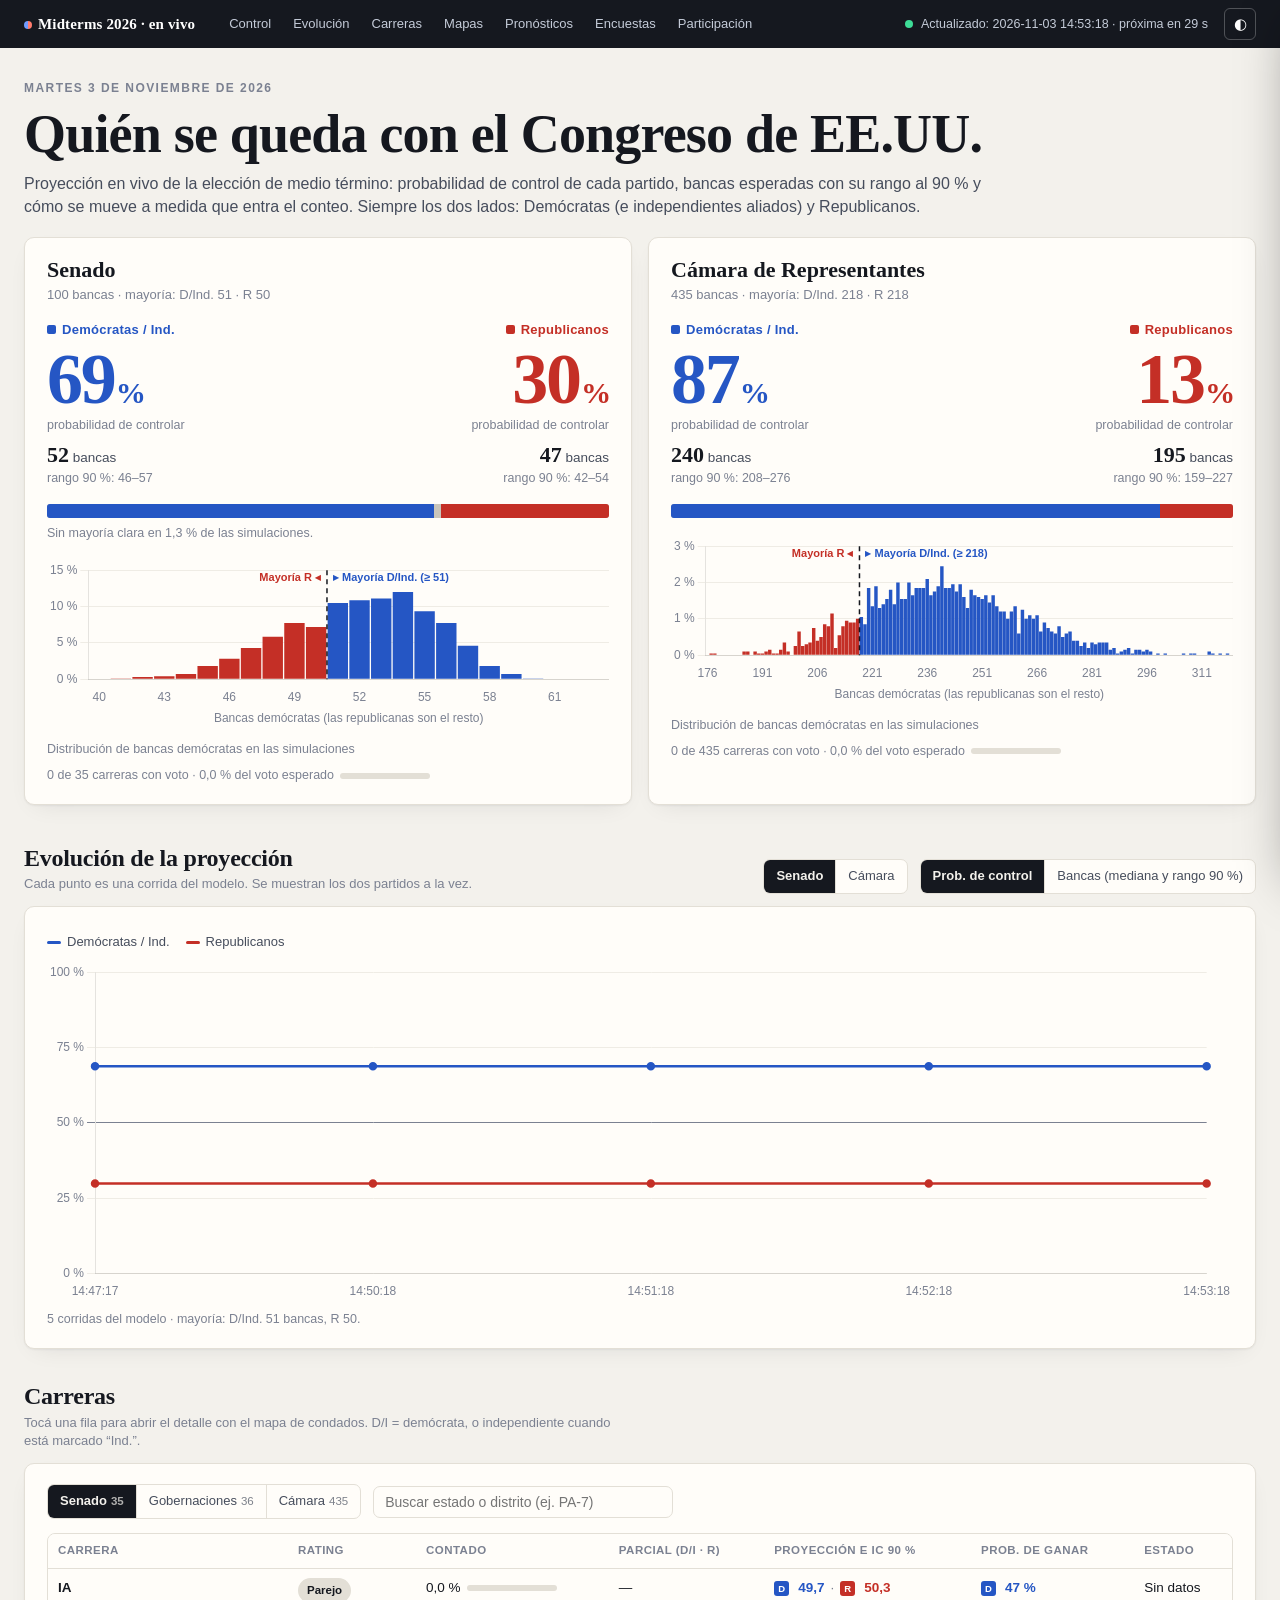
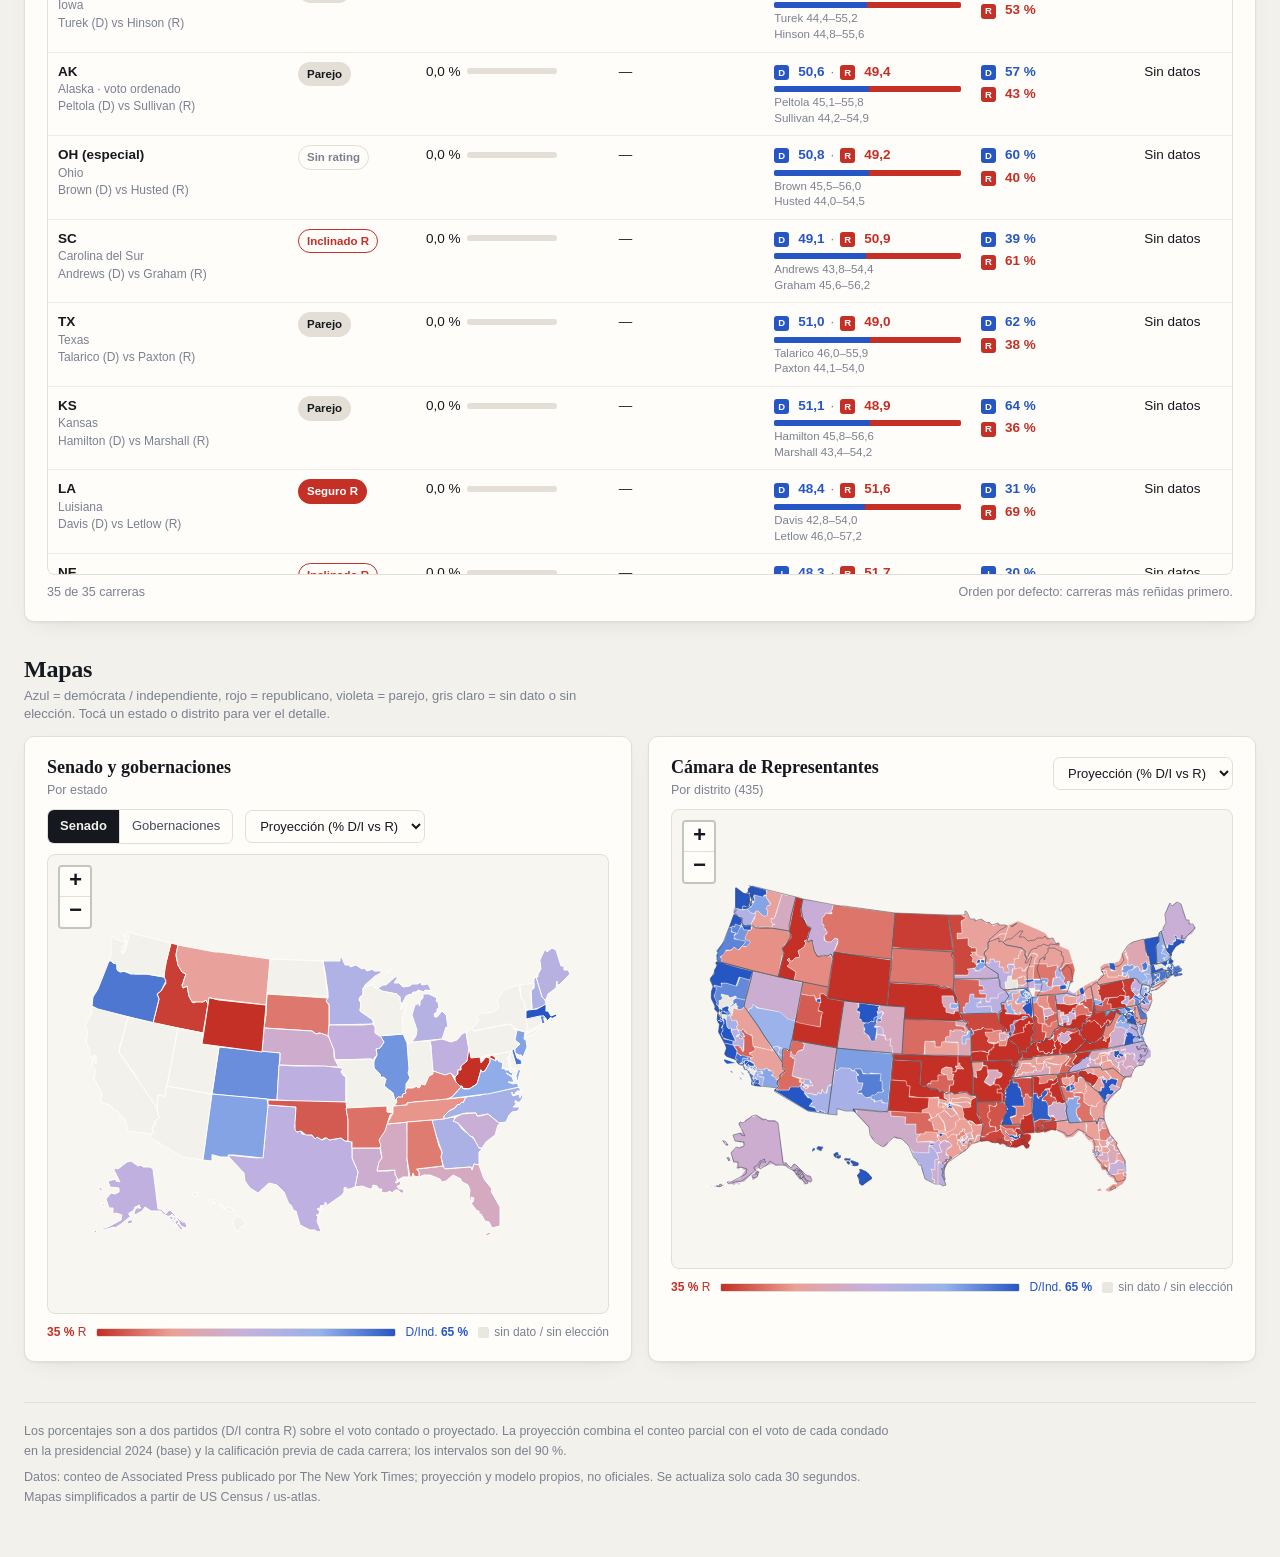
==== index.html @ 96fed000 "Datos previa con pestañas" ====
<!doctype html>
<html lang="es">
<head>
<meta charset="utf-8">
<meta name="viewport" content="width=device-width,initial-scale=1">
<title>Midterms 2026 en vivo</title>
<meta name="description" content="Proyección en vivo de las elecciones de medio término de EE.UU. 2026: Senado, Cámara de Representantes y gobernaciones.">
<link rel="stylesheet" href="lib/leaflet.css">
<link rel="stylesheet" href="style.css">
</head>
<body>
<header class="top">
  <div class="wrap">
    <div class="brand"><i></i>Midterms 2026 <span>· en vivo</span></div>
    <nav class="navl" aria-label="Secciones">
      <a href="#resumen">Control</a><a href="#evolucion">Evolución</a><a href="#carreras">Carreras</a><a href="#mapas">Mapas</a><a href="previa.html#pronosticos">Pronósticos</a><a href="previa.html#encuestas">Encuestas</a><a href="previa.html#participacion">Participación</a>
    </nav>
    <div class="live" id="live"><span class="dot"></span><span class="lt" id="liveTxt">Cargando…</span></div>
    <button class="ibtn" id="themeBtn" type="button" aria-label="Cambiar entre modo claro y oscuro" title="Modo claro / oscuro">◐</button>
  </div>
</header>

<main class="wrap">
  <section class="hero" id="resumen">
    <div class="kick">Martes 3 de noviembre de 2026</div>
    <h1>Quién se queda con el Congreso de EE.UU.</h1>
    <p class="sub">Proyección en vivo de la elección de medio término: probabilidad de control de cada partido, bancas esperadas con su rango al 90 % y cómo se mueve a medida que entra el conteo. Siempre los dos lados: Demócratas (e independientes aliados) y Republicanos.</p>
    <div class="srcnote" id="srcnote"></div>
    <div class="errbox" id="errbox" role="alert"></div>
    <div class="chambers" id="chambers"></div>
  </section>

  <section class="block" id="evolucion">
    <div class="head">
      <div><h2>Evolución de la proyección</h2><p class="hint">Cada punto es una corrida del modelo. Se muestran los dos partidos a la vez.</p></div>
      <div class="ctl">
        <div class="seg" id="evoCh" role="group" aria-label="Cámara"><button type="button" data-v="S" class="on">Senado</button><button type="button" data-v="H">Cámara</button></div>
        <div class="seg" id="evoMet" role="group" aria-label="Métrica"><button type="button" data-v="p" class="on">Prob. de control</button><button type="button" data-v="s">Bancas (mediana y rango 90 %)</button></div>
      </div>
    </div>
    <div class="card">
      <div class="leg"><span><i style="background:var(--d)"></i>Demócratas / Ind.</span><span><i style="background:var(--r)"></i>Republicanos</span></div>
      <div class="evo"><canvas id="evoCanvas" role="img" aria-label="Evolución de la probabilidad de control y de las bancas"></canvas></div>
      <p class="note" id="evoNote"></p>
    </div>
  </section>

  <section class="block" id="carreras">
    <div class="head">
      <div><h2>Carreras</h2><p class="hint">Tocá una fila para abrir el detalle con el mapa de condados. D/I = demócrata, o independiente cuando está marcado “Ind.”.</p></div>
    </div>
    <div class="card">
      <div class="ctl">
        <div class="seg" id="tabOff" role="group" aria-label="Tipo de carrera"></div>
        <input class="sbox" id="q" type="search" placeholder="Buscar estado o distrito (ej. PA-7)" aria-label="Buscar carrera" autocomplete="off">
        <label class="chk" id="allWrap"><input type="checkbox" id="allH"> Mostrar las 435</label>
      </div>
      <div class="tw"><div class="scroller" id="tscroll"><table class="rt" id="rt"></table></div></div>
      <div class="tmeta"><span id="tcount"></span><span>Orden por defecto: carreras más reñidas primero.</span></div>
    </div>
  </section>

  <section class="block" id="mapas">
    <div class="head">
      <div><h2>Mapas</h2><p class="hint">Azul = demócrata / independiente, rojo = republicano, violeta = parejo, gris claro = sin dato o sin elección. Tocá un estado o distrito para ver el detalle.</p></div>
    </div>
    <div class="maps">
      <div class="card">
        <div class="mh">
          <div><h3>Senado y gobernaciones</h3><p>Por estado</p></div>
          <div class="ctl">
            <div class="seg" id="m1off" role="group" aria-label="Cargo"><button type="button" data-v="S" class="on">Senado</button><button type="button" data-v="G">Gobernaciones</button></div>
            <select class="sel" id="m1met" aria-label="Qué colorear"></select>
          </div>
        </div>
        <div class="map" id="map1"></div>
        <div class="lg" id="lg1"></div>
      </div>
      <div class="card">
        <div class="mh">
          <div><h3>Cámara de Representantes</h3><p>Por distrito (435)</p></div>
          <div class="ctl"><select class="sel" id="m2met" aria-label="Qué colorear"></select></div>
        </div>
        <div class="map" id="map2"></div>
        <div class="lg" id="lg2"></div>
      </div>
    </div>
  </section>

  <footer class="foot">
    <p>Los porcentajes son a dos partidos (D/I contra R) sobre el voto contado o proyectado. La proyección combina el conteo parcial con el voto de cada condado en la presidencial 2024 (base) y la calificación previa de cada carrera; los intervalos son del 90 %.</p>
    <p>Datos: conteo de Associated Press publicado por The New York Times; proyección y modelo propios, no oficiales. Se actualiza solo cada 30 segundos. Mapas simplificados a partir de US Census / us-atlas.</p>
  </footer>
</main>

<div class="scrim" id="scrim"></div>
<aside class="drawer" id="drawer" aria-hidden="true" aria-label="Detalle de la carrera">
  <div class="dh"><div><h2 id="dTitle"></h2><div class="m" id="dMeta"></div></div><button class="xbtn" id="dClose" type="button" aria-label="Cerrar">✕</button></div>
  <div class="db">
    <div class="cmp" id="dCmp"></div>
    <div class="head" style="margin:18px 0 10px"><div class="seg" id="dMode" role="group" aria-label="Qué mostrar en el mapa"></div></div>
    <div class="map dmap" id="dmap"></div>
    <div class="lg" id="dLg"></div>
    <p class="note" id="dNote"></p>
    <div class="utab" id="dUnits"></div>
  </div>
</aside>

<script src="lib/leaflet.js"></script>
<script src="lib/chart.umd.js"></script>
<script src="app.js"></script>
</body>
</html>
---- lib/leaflet.css ----
/* required styles */

.leaflet-pane,
.leaflet-tile,
.leaflet-marker-icon,
.leaflet-marker-shadow,
.leaflet-tile-container,
.leaflet-pane > svg,
.leaflet-pane > canvas,
.leaflet-zoom-box,
.leaflet-image-layer,
.leaflet-layer {
	position: absolute;
	left: 0;
	top: 0;
	}
.leaflet-container {
	overflow: hidden;
	}
.leaflet-tile,
.leaflet-marker-icon,
.leaflet-marker-shadow {
	-webkit-user-select: none;
	   -moz-user-select: none;
	        user-select: none;
	  -webkit-user-drag: none;
	}
/* Prevents IE11 from highlighting tiles in blue */
.leaflet-tile::selection {
	background: transparent;
}
/* Safari renders non-retina tile on retina better with this, but Chrome is worse */
.leaflet-safari .leaflet-tile {
	image-rendering: -webkit-optimize-contrast;
	}
/* hack that prevents hw layers "stretching" when loading new tiles */
.leaflet-safari .leaflet-tile-container {
	width: 1600px;
	height: 1600px;
	-webkit-transform-origin: 0 0;
	}
.leaflet-marker-icon,
.leaflet-marker-shadow {
	display: block;
	}
/* .leaflet-container svg: reset svg max-width decleration shipped in Joomla! (joomla.org) 3.x */
/* .leaflet-container img: map is broken in FF if you have max-width: 100% on tiles */
.leaflet-container .leaflet-overlay-pane svg {
	max-width: none !important;
	max-height: none !important;
	}
.leaflet-container .leaflet-marker-pane img,
.leaflet-container .leaflet-shadow-pane img,
.leaflet-container .leaflet-tile-pane img,
.leaflet-container img.leaflet-image-layer,
.leaflet-container .leaflet-tile {
	max-width: none !important;
	max-height: none !important;
	width: auto;
	padding: 0;
	}

.leaflet-container img.leaflet-tile {
	/* See: https://bugs.chromium.org/p/chromium/issues/detail?id=600120 */
	mix-blend-mode: plus-lighter;
}

.leaflet-container.leaflet-touch-zoom {
	-ms-touch-action: pan-x pan-y;
	touch-action: pan-x pan-y;
	}
.leaflet-container.leaflet-touch-drag {
	-ms-touch-action: pinch-zoom;
	/* Fallback for FF which doesn't support pinch-zoom */
	touch-action: none;
	touch-action: pinch-zoom;
}
.leaflet-container.leaflet-touch-drag.leaflet-touch-zoom {
	-ms-touch-action: none;
	touch-action: none;
}
.leaflet-container {
	-webkit-tap-highlight-color: transparent;
}
.leaflet-container a {
	-webkit-tap-highlight-color: rgba(51, 181, 229, 0.4);
}
.leaflet-tile {
	filter: inherit;
	visibility: hidden;
	}
.leaflet-tile-loaded {
	visibility: inherit;
	}
.leaflet-zoom-box {
	width: 0;
	height: 0;
	-moz-box-sizing: border-box;
	     box-sizing: border-box;
	z-index: 800;
	}
/* workaround for https://bugzilla.mozilla.org/show_bug.cgi?id=888319 */
.leaflet-overlay-pane svg {
	-moz-user-select: none;
	}

.leaflet-pane         { z-index: 400; }

.leaflet-tile-pane    { z-index: 200; }
.leaflet-overlay-pane { z-index: 400; }
.leaflet-shadow-pane  { z-index: 500; }
.leaflet-marker-pane  { z-index: 600; }
.leaflet-tooltip-pane   { z-index: 650; }
.leaflet-popup-pane   { z-index: 700; }

.leaflet-map-pane canvas { z-index: 100; }
.leaflet-map-pane svg    { z-index: 200; }

.leaflet-vml-shape {
	width: 1px;
	height: 1px;
	}
.lvml {
	behavior: url(#default#VML);
	display: inline-block;
	position: absolute;
	}


/* control positioning */

.leaflet-control {
	position: relative;
	z-index: 800;
	pointer-events: visiblePainted; /* IE 9-10 doesn't have auto */
	pointer-events: auto;
	}
.leaflet-top,
.leaflet-bottom {
	position: absolute;
	z-index: 1000;
	pointer-events: none;
	}
.leaflet-top {
	top: 0;
	}
.leaflet-right {
	right: 0;
	}
.leaflet-bottom {
	bottom: 0;
	}
.leaflet-left {
	left: 0;
	}
.leaflet-control {
	float: left;
	clear: both;
	}
.leaflet-right .leaflet-control {
	float: right;
	}
.leaflet-top .leaflet-control {
	margin-top: 10px;
	}
.leaflet-bottom .leaflet-control {
	margin-bottom: 10px;
	}
.leaflet-left .leaflet-control {
	margin-left: 10px;
	}
.leaflet-right .leaflet-control {
	margin-right: 10px;
	}


/* zoom and fade animations */

.leaflet-fade-anim .leaflet-popup {
	opacity: 0;
	-webkit-transition: opacity 0.2s linear;
	   -moz-transition: opacity 0.2s linear;
	        transition: opacity 0.2s linear;
	}
.leaflet-fade-anim .leaflet-map-pane .leaflet-popup {
	opacity: 1;
	}
.leaflet-zoom-animated {
	-webkit-transform-origin: 0 0;
	    -ms-transform-origin: 0 0;
	        transform-origin: 0 0;
	}
svg.leaflet-zoom-animated {
	will-change: transform;
}

.leaflet-zoom-anim .leaflet-zoom-animated {
	-webkit-transition: -webkit-transform 0.25s cubic-bezier(0,0,0.25,1);
	   -moz-transition:    -moz-transform 0.25s cubic-bezier(0,0,0.25,1);
	        transition:         transform 0.25s cubic-bezier(0,0,0.25,1);
	}
.leaflet-zoom-anim .leaflet-tile,
.leaflet-pan-anim .leaflet-tile {
	-webkit-transition: none;
	   -moz-transition: none;
	        transition: none;
	}

.leaflet-zoom-anim .leaflet-zoom-hide {
	visibility: hidden;
	}


/* cursors */

.leaflet-interactive {
	cursor: pointer;
	}
.leaflet-grab {
	cursor: -webkit-grab;
	cursor:    -moz-grab;
	cursor:         grab;
	}
.leaflet-crosshair,
.leaflet-crosshair .leaflet-interactive {
	cursor: crosshair;
	}
.leaflet-popup-pane,
.leaflet-control {
	cursor: auto;
	}
.leaflet-dragging .leaflet-grab,
.leaflet-dragging .leaflet-grab .leaflet-interactive,
.leaflet-dragging .leaflet-marker-draggable {
	cursor: move;
	cursor: -webkit-grabbing;
	cursor:    -moz-grabbing;
	cursor:         grabbing;
	}

/* marker & overlays interactivity */
.leaflet-marker-icon,
.leaflet-marker-shadow,
.leaflet-image-layer,
.leaflet-pane > svg path,
.leaflet-tile-container {
	pointer-events: none;
	}

.leaflet-marker-icon.leaflet-interactive,
.leaflet-image-layer.leaflet-interactive,
.leaflet-pane > svg path.leaflet-interactive,
svg.leaflet-image-layer.leaflet-interactive path {
	pointer-events: visiblePainted; /* IE 9-10 doesn't have auto */
	pointer-events: auto;
	}

/* visual tweaks */

.leaflet-container {
	background: #ddd;
	outline-offset: 1px;
	}
.leaflet-container a {
	color: #0078A8;
	}
.leaflet-zoom-box {
	border: 2px dotted #38f;
	background: rgba(255,255,255,0.5);
	}


/* general typography */
.leaflet-container {
	font-family: "Helvetica Neue", Arial, Helvetica, sans-serif;
	font-size: 12px;
	font-size: 0.75rem;
	line-height: 1.5;
	}


/* general toolbar styles */

.leaflet-bar {
	box-shadow: 0 1px 5px rgba(0,0,0,0.65);
	border-radius: 4px;
	}
.leaflet-bar a {
	background-color: #fff;
	border-bottom: 1px solid #ccc;
	width: 26px;
	height: 26px;
	line-height: 26px;
	display: block;
	text-align: center;
	text-decoration: none;
	color: black;
	}
.leaflet-bar a,
.leaflet-control-layers-toggle {
	background-position: 50% 50%;
	background-repeat: no-repeat;
	display: block;
	}
.leaflet-bar a:hover,
.leaflet-bar a:focus {
	background-color: #f4f4f4;
	}
.leaflet-bar a:first-child {
	border-top-left-radius: 4px;
	border-top-right-radius: 4px;
	}
.leaflet-bar a:last-child {
	border-bottom-left-radius: 4px;
	border-bottom-right-radius: 4px;
	border-bottom: none;
	}
.leaflet-bar a.leaflet-disabled {
	cursor: default;
	background-color: #f4f4f4;
	color: #bbb;
	}

.leaflet-touch .leaflet-bar a {
	width: 30px;
	height: 30px;
	line-height: 30px;
	}
.leaflet-touch .leaflet-bar a:first-child {
	border-top-left-radius: 2px;
	border-top-right-radius: 2px;
	}
.leaflet-touch .leaflet-bar a:last-child {
	border-bottom-left-radius: 2px;
	border-bottom-right-radius: 2px;
	}

/* zoom control */

.leaflet-control-zoom-in,
.leaflet-control-zoom-out {
	font: bold 18px 'Lucida Console', Monaco, monospace;
	text-indent: 1px;
	}

.leaflet-touch .leaflet-control-zoom-in, .leaflet-touch .leaflet-control-zoom-out  {
	font-size: 22px;
	}


/* layers control */

.leaflet-control-layers {
	box-shadow: 0 1px 5px rgba(0,0,0,0.4);
	background: #fff;
	border-radius: 5px;
	}
.leaflet-control-layers-toggle {
	background-image: url(images/layers.png);
	width: 36px;
	height: 36px;
	}
.leaflet-retina .leaflet-control-layers-toggle {
	background-image: url(images/layers-2x.png);
	background-size: 26px 26px;
	}
.leaflet-touch .leaflet-control-layers-toggle {
	width: 44px;
	height: 44px;
	}
.leaflet-control-layers .leaflet-control-layers-list,
.leaflet-control-layers-expanded .leaflet-control-layers-toggle {
	display: none;
	}
.leaflet-control-layers-expanded .leaflet-control-layers-list {
	display: block;
	position: relative;
	}
.leaflet-control-layers-expanded {
	padding: 6px 10px 6px 6px;
	color: #333;
	background: #fff;
	}
.leaflet-control-layers-scrollbar {
	overflow-y: scroll;
	overflow-x: hidden;
	padding-right: 5px;
	}
.leaflet-control-layers-selector {
	margin-top: 2px;
	position: relative;
	top: 1px;
	}
.leaflet-control-layers label {
	display: block;
	font-size: 13px;
	font-size: 1.08333em;
	}
.leaflet-control-layers-separator {
	height: 0;
	border-top: 1px solid #ddd;
	margin: 5px -10px 5px -6px;
	}

/* Default icon URLs */
.leaflet-default-icon-path { /* used only in path-guessing heuristic, see L.Icon.Default */
	background-image: url(images/marker-icon.png);
	}


/* attribution and scale controls */

.leaflet-container .leaflet-control-attribution {
	background: #fff;
	background: rgba(255, 255, 255, 0.8);
	margin: 0;
	}
.leaflet-control-attribution,
.leaflet-control-scale-line {
	padding: 0 5px;
	color: #333;
	line-height: 1.4;
	}
.leaflet-control-attribution a {
	text-decoration: none;
	}
.leaflet-control-attribution a:hover,
.leaflet-control-attribution a:focus {
	text-decoration: underline;
	}
.leaflet-attribution-flag {
	display: inline !important;
	vertical-align: baseline !important;
	width: 1em;
	height: 0.6669em;
	}
.leaflet-left .leaflet-control-scale {
	margin-left: 5px;
	}
.leaflet-bottom .leaflet-control-scale {
	margin-bottom: 5px;
	}
.leaflet-control-scale-line {
	border: 2px solid #777;
	border-top: none;
	line-height: 1.1;
	padding: 2px 5px 1px;
	white-space: nowrap;
	-moz-box-sizing: border-box;
	     box-sizing: border-box;
	background: rgba(255, 255, 255, 0.8);
	text-shadow: 1px 1px #fff;
	}
.leaflet-control-scale-line:not(:first-child) {
	border-top: 2px solid #777;
	border-bottom: none;
	margin-top: -2px;
	}
.leaflet-control-scale-line:not(:first-child):not(:last-child) {
	border-bottom: 2px solid #777;
	}

.leaflet-touch .leaflet-control-attribution,
.leaflet-touch .leaflet-control-layers,
.leaflet-touch .leaflet-bar {
	box-shadow: none;
	}
.leaflet-touch .leaflet-control-layers,
.leaflet-touch .leaflet-bar {
	border: 2px solid rgba(0,0,0,0.2);
	background-clip: padding-box;
	}


/* popup */

.leaflet-popup {
	position: absolute;
	text-align: center;
	margin-bottom: 20px;
	}
.leaflet-popup-content-wrapper {
	padding: 1px;
	text-align: left;
	border-radius: 12px;
	}
.leaflet-popup-content {
	margin: 13px 24px 13px 20px;
	line-height: 1.3;
	font-size: 13px;
	font-size: 1.08333em;
	min-height: 1px;
	}
.leaflet-popup-content p {
	margin: 17px 0;
	margin: 1.3em 0;
	}
.leaflet-popup-tip-container {
	width: 40px;
	height: 20px;
	position: absolute;
	left: 50%;
	margin-top: -1px;
	margin-left: -20px;
	overflow: hidden;
	pointer-events: none;
	}
.leaflet-popup-tip {
	width: 17px;
	height: 17px;
	padding: 1px;

	margin: -10px auto 0;
	pointer-events: auto;

	-webkit-transform: rotate(45deg);
	   -moz-transform: rotate(45deg);
	    -ms-transform: rotate(45deg);
	        transform: rotate(45deg);
	}
.leaflet-popup-content-wrapper,
.leaflet-popup-tip {
	background: white;
	color: #333;
	box-shadow: 0 3px 14px rgba(0,0,0,0.4);
	}
.leaflet-container a.leaflet-popup-close-button {
	position: absolute;
	top: 0;
	right: 0;
	border: none;
	text-align: center;
	width: 24px;
	height: 24px;
	font: 16px/24px Tahoma, Verdana, sans-serif;
	color: #757575;
	text-decoration: none;
	background: transparent;
	}
.leaflet-container a.leaflet-popup-close-button:hover,
.leaflet-container a.leaflet-popup-close-button:focus {
	color: #585858;
	}
.leaflet-popup-scrolled {
	overflow: auto;
	}

.leaflet-oldie .leaflet-popup-content-wrapper {
	-ms-zoom: 1;
	}
.leaflet-oldie .leaflet-popup-tip {
	width: 24px;
	margin: 0 auto;

	-ms-filter: "progid:DXImageTransform.Microsoft.Matrix(M11=0.70710678, M12=0.70710678, M21=-0.70710678, M22=0.70710678)";
	filter: progid:DXImageTransform.Microsoft.Matrix(M11=0.70710678, M12=0.70710678, M21=-0.70710678, M22=0.70710678);
	}

.leaflet-oldie .leaflet-control-zoom,
.leaflet-oldie .leaflet-control-layers,
.leaflet-oldie .leaflet-popup-content-wrapper,
.leaflet-oldie .leaflet-popup-tip {
	border: 1px solid #999;
	}


/* div icon */

.leaflet-div-icon {
	background: #fff;
	border: 1px solid #666;
	}


/* Tooltip */
/* Base styles for the element that has a tooltip */
.leaflet-tooltip {
	position: absolute;
	padding: 6px;
	background-color: #fff;
	border: 1px solid #fff;
	border-radius: 3px;
	color: #222;
	white-space: nowrap;
	-webkit-user-select: none;
	-moz-user-select: none;
	-ms-user-select: none;
	user-select: none;
	pointer-events: none;
	box-shadow: 0 1px 3px rgba(0,0,0,0.4);
	}
.leaflet-tooltip.leaflet-interactive {
	cursor: pointer;
	pointer-events: auto;
	}
.leaflet-tooltip-top:before,
.leaflet-tooltip-bottom:before,
.leaflet-tooltip-left:before,
.leaflet-tooltip-right:before {
	position: absolute;
	pointer-events: none;
	border: 6px solid transparent;
	background: transparent;
	content: "";
	}

/* Directions */

.leaflet-tooltip-bottom {
	margin-top: 6px;
}
.leaflet-tooltip-top {
	margin-top: -6px;
}
.leaflet-tooltip-bottom:before,
.leaflet-tooltip-top:before {
	left: 50%;
	margin-left: -6px;
	}
.leaflet-tooltip-top:before {
	bottom: 0;
	margin-bottom: -12px;
	border-top-color: #fff;
	}
.leaflet-tooltip-bottom:before {
	top: 0;
	margin-top: -12px;
	margin-left: -6px;
	border-bottom-color: #fff;
	}
.leaflet-tooltip-left {
	margin-left: -6px;
}
.leaflet-tooltip-right {
	margin-left: 6px;
}
.leaflet-tooltip-left:before,
.leaflet-tooltip-right:before {
	top: 50%;
	margin-top: -6px;
	}
.leaflet-tooltip-left:before {
	right: 0;
	margin-right: -12px;
	border-left-color: #fff;
	}
.leaflet-tooltip-right:before {
	left: 0;
	margin-left: -12px;
	border-right-color: #fff;
	}

/* Printing */

@media print {
	/* Prevent printers from removing background-images of controls. */
	.leaflet-control {
		-webkit-print-color-adjust: exact;
		print-color-adjust: exact;
		}
	}
---- style.css ----
/* Midterms 2026 — tablero en vivo. Papel cálido + tinta; azul (D/Ind.) y rojo (R) como únicos colores de datos. */
:root{
  --bg:#f3f1ec;--card:#fffdf9;--ink:#15181f;--ink2:#464d5c;--mut:#7b8191;--line:#e3dfd6;--line2:#efece5;
  --d:#2556c4;--d-soft:#e4ebfa;--r:#c42f26;--r-soft:#fae6e3;--neutral:#ece8e0;
  --grey:#c9c5bb;--accent:#15181f;--live:#17915a;--warn:#c98a0b;--bad:#c42f26;
  --map-bg:#f8f6f1;--shadow:0 1px 2px rgba(20,24,31,.05),0 8px 24px -12px rgba(20,24,31,.12);
  --serif:"Iowan Old Style","Palatino Linotype",Palatino,Charter,"Book Antiqua",Georgia,serif;
  --sans:-apple-system,BlinkMacSystemFont,"Segoe UI",Roboto,"Helvetica Neue",Arial,sans-serif;
  color-scheme:light;
}
:root[data-theme="dark"]{
  --bg:#0f1218;--card:#171b23;--ink:#eceff5;--ink2:#b4bccb;--mut:#7f8799;--line:#272d39;--line2:#1f2430;
  --d:#6f9bff;--d-soft:#1b2744;--r:#ff7b6d;--r-soft:#3a1f1d;--neutral:#343a47;
  --grey:#3b4150;--accent:#eceff5;--live:#3ddc97;--warn:#e8b13a;--bad:#ff7b6d;
  --map-bg:#12161d;--shadow:0 1px 2px rgba(0,0,0,.4);color-scheme:dark;
}
@media(prefers-color-scheme:dark){
  :root:not([data-theme="light"]){
    --bg:#0f1218;--card:#171b23;--ink:#eceff5;--ink2:#b4bccb;--mut:#7f8799;--line:#272d39;--line2:#1f2430;
    --d:#6f9bff;--d-soft:#1b2744;--r:#ff7b6d;--r-soft:#3a1f1d;--neutral:#343a47;
    --grey:#3b4150;--accent:#eceff5;--live:#3ddc97;--warn:#e8b13a;--bad:#ff7b6d;
    --map-bg:#12161d;--shadow:0 1px 2px rgba(0,0,0,.4);color-scheme:dark;
  }
}
*{box-sizing:border-box}
html{-webkit-text-size-adjust:100%;scroll-behavior:smooth;scroll-padding-top:56px}
body{margin:0;background:var(--bg);color:var(--ink);font:15px/1.45 var(--sans);overflow-x:hidden}
button{font:inherit;color:inherit}
.wrap{max-width:1360px;margin:0 auto;padding:0 24px}
@media(max-width:700px){.wrap{padding:0 16px}}
.num,.tab-num{font-variant-numeric:tabular-nums lining-nums}
.d{color:var(--d)}.r{color:var(--r)}
a{color:inherit}

/* barra superior */
.top{background:var(--ink);color:var(--bg);position:sticky;top:0;z-index:50}
:root[data-theme="dark"] .top{background:#0a0c10;border-bottom:1px solid var(--line)}
@media(prefers-color-scheme:dark){:root:not([data-theme="light"]) .top{background:#0a0c10;border-bottom:1px solid var(--line)}}
.top .wrap{display:flex;align-items:center;gap:16px;min-height:48px}
.brand{font:700 15px/1 var(--serif);letter-spacing:.01em;white-space:nowrap;color:#fff}
.brand i{font-style:normal;display:inline-block;width:8px;height:8px;border-radius:50%;margin-right:6px;background:linear-gradient(90deg,#6f9bff 50%,#ff7b6d 50%)}
.navl{display:flex;gap:2px;margin-left:8px;flex:1;min-width:0;overflow-x:auto;scrollbar-width:none}
.navl a{color:#c4cbd8;text-decoration:none;font-size:13px;padding:6px 10px;border-radius:5px;white-space:nowrap}
.navl a:hover{background:rgba(255,255,255,.1);color:#fff}
.live{display:flex;align-items:center;gap:8px;font-size:12.5px;color:#c4cbd8;white-space:nowrap}
.dot{width:8px;height:8px;border-radius:50%;background:#3ddc97;flex:none;box-shadow:0 0 0 0 rgba(61,220,151,.6);animation:pulse 2s infinite}
.live.err .dot{background:#ff7b6d;animation:none}
@keyframes pulse{70%{box-shadow:0 0 0 7px rgba(61,220,151,0)}100%{box-shadow:0 0 0 0 rgba(61,220,151,0)}}
@media(prefers-reduced-motion:reduce){.dot{animation:none}html{scroll-behavior:auto}}
.ibtn{background:transparent;border:1px solid rgba(255,255,255,.25);color:#fff;border-radius:6px;width:32px;height:32px;cursor:pointer;display:grid;place-items:center;flex:none}
.ibtn:hover{background:rgba(255,255,255,.12)}
@media(max-width:700px){.live .lt{display:none}.navl a{padding:6px 7px;font-size:12.5px}.brand span{display:none}.top .wrap{gap:8px}}

/* héroe */
.hero{padding:34px 0 6px}
.kick{font:600 12px/1 var(--sans);letter-spacing:.12em;text-transform:uppercase;color:var(--mut);margin-bottom:12px}
.hero h1{font:700 clamp(30px,4.6vw,54px)/1.04 var(--serif);letter-spacing:-.015em;margin:0 0 10px;max-width:20em}
.hero .sub{color:var(--ink2);font-size:16px;margin:0 0 6px;max-width:62em}
.srcnote{display:inline-block;margin-top:10px;font-size:12.5px;padding:5px 10px;border-radius:4px;background:var(--r-soft);color:var(--r);font-weight:600}
.srcnote:empty{display:none}
.errbox{margin:14px 0;padding:12px 14px;border-radius:6px;background:var(--r-soft);color:var(--ink);border-left:4px solid var(--r);font-size:14px}
.errbox:empty{display:none}

/* tarjetas */
.card{min-width:0;background:var(--card);border:1px solid var(--line);border-radius:10px;padding:20px 22px;box-shadow:var(--shadow)}
@media(max-width:700px){.card{padding:16px}}
section.block{margin-top:20px}
.head{display:flex;justify-content:space-between;align-items:flex-end;flex-wrap:wrap;gap:10px 16px;margin:34px 0 12px}
.head h2{font:700 24px/1.1 var(--serif);margin:0;letter-spacing:-.01em}
.head .hint{color:var(--mut);font-size:13px;margin:4px 0 0;max-width:46em}
.chambers{display:grid;grid-template-columns:repeat(2,minmax(0,1fr));gap:16px;margin-top:18px}
@media(max-width:900px){.chambers{grid-template-columns:minmax(0,1fr)}}
.ch h2{font:700 22px/1.1 var(--serif);margin:0}
.ch .need{color:var(--mut);font-size:13px;margin:4px 0 16px}
.duo{display:grid;grid-template-columns:1fr 1fr;gap:12px}
.duo .side.rr{text-align:right}
.pname{font-size:13px;font-weight:600;letter-spacing:.02em;display:flex;align-items:center;gap:6px}
.duo .side.rr .pname{justify-content:flex-end}
.pname::before{content:"";width:9px;height:9px;border-radius:2px;background:currentColor}
.big{font:700 clamp(44px,6.2vw,72px)/.95 var(--serif);letter-spacing:-.03em;font-variant-numeric:lining-nums tabular-nums;margin:6px 0 2px}
.big small{font-size:.42em;font-weight:600;margin-left:1px}
.sub2{font-size:12.5px;color:var(--mut)}
.med{margin-top:10px;font-size:13.5px;color:var(--ink2)}
.med b{font:700 22px/1 var(--serif);color:var(--ink)}
.med span{display:block;font-size:12.5px;color:var(--mut);margin-top:2px}
.pbar{display:flex;height:14px;border-radius:3px;overflow:hidden;margin:16px 0 0;background:var(--grey)}
.pbar i{display:block;height:100%}
.pbar .bd{background:var(--d)}.pbar .br{background:var(--r)}
.pbar .bm{width:2px;background:var(--card)}
.hist{position:relative;height:170px;margin-top:18px}
.chnote{font-size:12.5px;color:var(--mut);margin-top:10px;display:flex;gap:8px 16px;flex-wrap:wrap;justify-content:space-between}
.prog{height:6px;background:var(--line);border-radius:3px;overflow:hidden;min-width:90px;display:inline-block;vertical-align:middle;margin-left:6px;width:90px}
.prog i{display:block;height:100%;background:var(--ink2)}

/* segmentados y controles */
.seg{display:inline-flex;border:1px solid var(--line);border-radius:7px;overflow:hidden;background:var(--card);max-width:100%;flex-wrap:wrap}
.seg button{border:0;background:transparent;padding:7px 12px;font-size:13px;cursor:pointer;color:var(--ink2);border-right:1px solid var(--line)}
.seg button:last-child{border-right:0}
.seg button[aria-pressed="true"],.seg button.on{background:var(--ink);color:var(--bg);font-weight:600}
.seg button:hover:not(.on){background:var(--line2)}
.seg .cnt{font-size:11.5px;opacity:.7;margin-left:4px}
.ctl{display:flex;flex-wrap:wrap;gap:10px 12px;align-items:center}
.sbox{flex:1;min-width:150px;max-width:300px;border:1px solid var(--line);background:var(--card);color:var(--ink);border-radius:7px;padding:7px 11px;font-size:14px}
.sbox:focus,button:focus-visible,a:focus-visible{outline:2px solid var(--d);outline-offset:1px}
.chk{font-size:13px;color:var(--ink2);display:inline-flex;gap:6px;align-items:center;cursor:pointer}
select.sel{border:1px solid var(--line);background:var(--card);color:var(--ink);border-radius:7px;padding:7px 10px;font-size:13px}

/* gráfico de evolución */
.evo{position:relative;height:340px}
@media(max-width:700px){.evo{height:280px}}
.leg{display:flex;gap:16px;font-size:13px;color:var(--ink2);margin:6px 0 10px;flex-wrap:wrap}
.leg i{display:inline-block;width:14px;height:3px;border-radius:2px;vertical-align:middle;margin-right:6px}

/* tablas */
.tw{margin-top:14px;border:1px solid var(--line);border-radius:8px;overflow:hidden}
table.rt{border-collapse:collapse;width:100%;font-size:13.5px}
.rt th{position:sticky;top:0;background:var(--card);text-align:left;font:600 11.5px/1.2 var(--sans);letter-spacing:.04em;text-transform:uppercase;color:var(--mut);padding:10px 10px;border-bottom:1px solid var(--line);white-space:nowrap;vertical-align:bottom}
.rt th button{all:unset;cursor:pointer;display:inline-flex;gap:4px;align-items:center}
.rt th button:hover{color:var(--ink)}
.rt th button:focus-visible{outline:2px solid var(--d)}
.rt th[aria-sort="ascending"] button::after{content:"▲";font-size:9px}
.rt th[aria-sort="descending"] button::after{content:"▼";font-size:9px}
.rt th[aria-sort]{color:var(--ink)}
.rt td{padding:9px 10px;border-bottom:1px solid var(--line2);vertical-align:top}
.rt tbody tr{cursor:pointer}
.rt tbody tr:hover,.rt tbody tr:focus-visible{background:var(--line2)}
.rt tbody tr.sel{background:var(--d-soft)}
.rt tr:last-child td{border-bottom:0}
.scroller{max-height:640px;overflow:auto}
.rn{font-weight:600;white-space:nowrap}
.rn small{display:block;font-weight:400;color:var(--mut);font-size:12px}
.pair{display:flex;align-items:baseline;gap:6px;white-space:nowrap;font-variant-numeric:tabular-nums}
.pair b{font-weight:600}
.pair .sp{color:var(--mut)}
.tg{display:inline-grid;place-items:center;width:15px;height:15px;border-radius:3px;font:700 9.5px/1 var(--sans);color:#fff;font-style:normal;margin-right:3px;vertical-align:1px}
.tg.d{background:var(--d)}.tg.r{background:var(--r)}
:root[data-theme="dark"] .tg{color:#0f1218}
@media(prefers-color-scheme:dark){:root:not([data-theme="light"]) .tg{color:#0f1218}}
.cil{font-size:11.5px;color:var(--mut);font-variant-numeric:tabular-nums;margin-top:3px;line-height:1.35;white-space:nowrap}
.cil span{display:block}
.sbar{display:flex;height:6px;border-radius:2px;overflow:hidden;margin-top:5px;min-width:120px;background:var(--grey)}
.sbar i{display:block;height:100%}
.sbar .a{background:var(--d)}.sbar .b{background:var(--r)}
.chip{display:inline-block;padding:3px 8px;border-radius:999px;font-size:11.5px;font-weight:600;white-space:nowrap;border:1px solid transparent}
.chip.sd{background:var(--d);color:#fff}.chip.ld{background:var(--d-soft);color:var(--d)}.chip.td{background:transparent;color:var(--d);border-color:var(--d)}
.chip.sr{background:var(--r);color:#fff}.chip.lr{background:var(--r-soft);color:var(--r)}.chip.tr{background:transparent;color:var(--r);border-color:var(--r)}
.chip.tu{background:var(--line);color:var(--ink)}.chip.na{background:transparent;color:var(--mut);border-color:var(--line)}
:root[data-theme="dark"] .chip.sd,:root[data-theme="dark"] .chip.sr{color:#0f1218}
@media(prefers-color-scheme:dark){:root:not([data-theme="light"]) .chip.sd,:root:not([data-theme="light"]) .chip.sr{color:#0f1218}}
.st-won{font-weight:600}
.cprog{display:flex;align-items:center;gap:6px;white-space:nowrap}
.cprog .prog{width:48px;margin:0}
.empty{padding:28px;text-align:center;color:var(--mut)}
.tmeta{display:flex;justify-content:space-between;color:var(--mut);font-size:12.5px;margin-top:8px;gap:8px;flex-wrap:wrap}
@media(max-width:860px){
  .rt thead{display:none}
  .rt,.rt tbody{display:block}
  .rt tr{display:grid;grid-template-columns:1fr 1fr;gap:8px 12px;padding:12px;border-bottom:1px solid var(--line)}
  .rt td{display:block;padding:0;border:0}
  .rt td::before{content:attr(data-l);display:block;font:600 10.5px/1.2 var(--sans);letter-spacing:.05em;text-transform:uppercase;color:var(--mut);margin-bottom:3px}
  .rt td.c-n{grid-column:1/2}.rt td.c-r{grid-column:2/3;text-align:right}
  .rt td.c-n::before,.rt td.c-r::before{display:none}
  .rt td.c-r{justify-self:end}
  .rt td.c-proj{grid-column:1/-1}
  .scroller{max-height:75vh}
}

/* mapas */
.maps{display:grid;grid-template-columns:repeat(2,minmax(0,1fr));gap:16px}
@media(max-width:1000px){.maps{grid-template-columns:minmax(0,1fr)}}
.mh{display:flex;justify-content:space-between;align-items:flex-start;gap:10px;flex-wrap:wrap;margin-bottom:10px}
.mh h3{font:700 18px/1.15 var(--serif);margin:0}
.mh p{margin:3px 0 0;color:var(--mut);font-size:12.5px}
.map{height:460px;border-radius:8px;background:var(--map-bg);border:1px solid var(--line);position:relative}
@media(max-width:700px){.map{height:340px}}
.leaflet-container{background:var(--map-bg);font:inherit}
.leaflet-container path.leaflet-interactive{outline:none}
.lg{display:flex;align-items:center;gap:10px;margin-top:10px;font-size:12px;color:var(--mut)}
.lg .gr{flex:1;height:9px;border-radius:2px;max-width:340px;border:1px solid var(--line)}
.lg .na{display:inline-flex;align-items:center;gap:5px}
.lg .na i{width:11px;height:11px;border-radius:2px;background:var(--grey);display:inline-block}
.lgw{display:flex;gap:12px 18px;flex-wrap:wrap;align-items:center}
.leaflet-tooltip{background:var(--card);color:var(--ink);border:1px solid var(--line);box-shadow:var(--shadow);border-radius:6px;padding:8px 10px;font:13px/1.4 var(--sans)}
.leaflet-tooltip::before{display:none}
.tt b{font-weight:700}.tt .m{color:var(--mut);font-size:11.5px}
.tt .row{display:flex;justify-content:space-between;gap:14px}
.leaflet-popup-content-wrapper,.leaflet-popup-tip{background:var(--card);color:var(--ink)}
.leaflet-popup-content{font:13px/1.4 var(--sans);margin:12px 14px}
.pop button{display:block;width:100%;margin-top:6px;border:1px solid var(--line);background:var(--card);padding:6px 9px;border-radius:5px;cursor:pointer;text-align:left}
.pop button:hover{background:var(--line2)}
.leaflet-bar a{background:var(--card);color:var(--ink);border-color:var(--line)}
.leaflet-bar a:hover{background:var(--line2)}

/* panel de detalle */
.scrim{position:fixed;inset:0;background:rgba(8,10,14,.5);z-index:90;opacity:0;pointer-events:none;transition:opacity .2s}
.scrim.on{opacity:1;pointer-events:auto}
.drawer{position:fixed;top:0;right:0;bottom:0;width:min(640px,100%);background:var(--bg);z-index:100;transform:translateX(102%);transition:transform .25s ease;overflow-y:auto;overflow-x:hidden;box-shadow:-20px 0 50px -20px rgba(0,0,0,.4);overscroll-behavior:contain}
.drawer.on{transform:none}
@media(prefers-reduced-motion:reduce){.drawer,.scrim{transition:none}}
.dh{position:sticky;top:0;z-index:5;background:var(--bg);padding:16px 20px 12px;border-bottom:1px solid var(--line);display:flex;justify-content:space-between;gap:12px;align-items:flex-start}
.dh h2{font:700 24px/1.1 var(--serif);margin:0}
.dh .m{color:var(--mut);font-size:13px;margin-top:4px}
.xbtn{border:1px solid var(--line);background:var(--card);border-radius:7px;width:36px;height:36px;font-size:18px;cursor:pointer;flex:none}
.db{padding:16px 20px 30px}
@media(max-width:700px){.dh,.db{padding-left:16px;padding-right:16px}}
.cmp{display:grid;grid-template-columns:1fr 1fr;border:1px solid var(--line);border-radius:8px;background:var(--card);overflow:hidden}
.cmp>div{padding:12px 14px}
.cmp>div+div{border-left:1px solid var(--line)}
.cmp h4{margin:0 0 8px;font-size:13px;display:flex;align-items:center;gap:6px}
.cmp dl{margin:0;display:grid;grid-template-columns:auto 1fr;gap:5px 10px;font-size:13px}
.cmp dt{color:var(--mut)}
.cmp dd{margin:0;text-align:right;font-variant-numeric:tabular-nums}
.cmp dd.v{font-weight:700;font-size:15px}
.dmap{height:360px}
@media(max-width:700px){.dmap{height:300px}}
.note{font-size:12.5px;color:var(--mut);margin:8px 0 0}
.utab{margin-top:14px;border:1px solid var(--line);border-radius:8px;overflow:auto;max-height:300px;background:var(--card)}
.utab table{border-collapse:collapse;width:100%;font-size:12.5px;min-width:480px}
.utab th{position:sticky;top:0;background:var(--card);font:600 10.5px/1.2 var(--sans);letter-spacing:.05em;text-transform:uppercase;color:var(--mut);padding:8px;text-align:right;border-bottom:1px solid var(--line)}
.utab th:first-child,.utab td:first-child{text-align:left;position:sticky;left:0;background:var(--card)}
.utab td{padding:6px 8px;text-align:right;border-bottom:1px solid var(--line2);font-variant-numeric:tabular-nums;white-space:nowrap}
.utab td:first-child{font-weight:500}
.foot{margin:40px 0 50px;color:var(--mut);font-size:12.5px;line-height:1.6;border-top:1px solid var(--line);padding-top:18px}
.foot p{margin:0 0 6px;max-width:70em}
.navl{overflow-x:auto;scrollbar-width:none}.navl::-webkit-scrollbar{display:none}
@media(max-width:700px){.brand{font-size:14px}.navl{margin-left:0}.navl a{padding:6px 6px;font-size:12px}.live{gap:0}}
.cmp dd{white-space:nowrap}
@media(max-width:700px){.cmp>div{padding:10px}.cmp dl{gap:5px 6px;font-size:12.5px}.cmp dd.v{font-size:14px}}
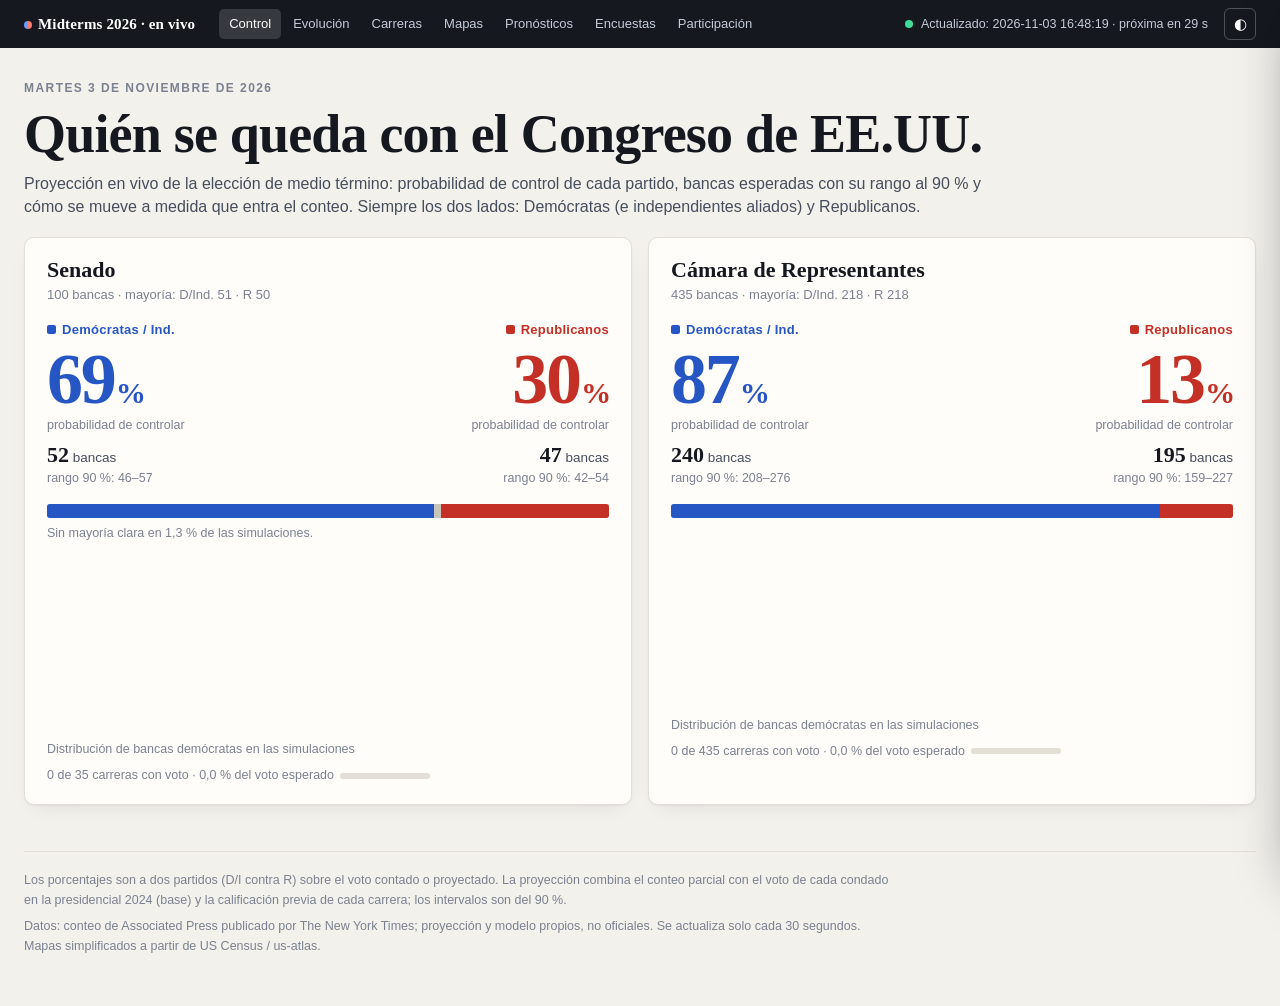
==== commit dbd1cc33: "Datos pestañas" ====
--- a/index.html
+++ b/index.html
@@ -13,7 +13,7 @@
   <div class="wrap">
     <div class="brand"><i></i>Midterms 2026 <span>· en vivo</span></div>
     <nav class="navl" aria-label="Secciones">
-      <a href="#resumen">Control</a><a href="#evolucion">Evolución</a><a href="#carreras">Carreras</a><a href="#mapas">Mapas</a><a href="previa.html#pronosticos">Pronósticos</a><a href="previa.html#encuestas">Encuestas</a><a href="previa.html#participacion">Participación</a>
+      <a href="#resumen" data-tab="resumen">Control</a><a href="#evolucion" data-tab="evolucion">Evolución</a><a href="#carreras" data-tab="carreras">Carreras</a><a href="#mapas" data-tab="mapas">Mapas</a><a href="previa.html#pronosticos">Pronósticos</a><a href="previa.html#encuestas">Encuestas</a><a href="previa.html#participacion">Participación</a>
     </nav>
     <div class="live" id="live"><span class="dot"></span><span class="lt" id="liveTxt">Cargando…</span></div>
     <button class="ibtn" id="themeBtn" type="button" aria-label="Cambiar entre modo claro y oscuro" title="Modo claro / oscuro">◐</button>
@@ -21,16 +21,16 @@
 </header>
 
 <main class="wrap">
-  <section class="hero" id="resumen">
+  <div class="errbox" id="errbox" role="alert"></div>
+  <section class="hero tab" id="resumen">
     <div class="kick">Martes 3 de noviembre de 2026</div>
     <h1>Quién se queda con el Congreso de EE.UU.</h1>
     <p class="sub">Proyección en vivo de la elección de medio término: probabilidad de control de cada partido, bancas esperadas con su rango al 90 % y cómo se mueve a medida que entra el conteo. Siempre los dos lados: Demócratas (e independientes aliados) y Republicanos.</p>
     <div class="srcnote" id="srcnote"></div>
-    <div class="errbox" id="errbox" role="alert"></div>
     <div class="chambers" id="chambers"></div>
   </section>
 
-  <section class="block" id="evolucion">
+  <section class="block tab" id="evolucion" hidden>
     <div class="head">
       <div><h2>Evolución de la proyección</h2><p class="hint">Cada punto es una corrida del modelo. Se muestran los dos partidos a la vez.</p></div>
       <div class="ctl">
@@ -45,7 +45,7 @@
     </div>
   </section>
 
-  <section class="block" id="carreras">
+  <section class="block tab" id="carreras" hidden>
     <div class="head">
       <div><h2>Carreras</h2><p class="hint">Tocá una fila para abrir el detalle con el mapa de condados. D/I = demócrata, o independiente cuando está marcado “Ind.”.</p></div>
     </div>
@@ -60,7 +60,7 @@
     </div>
   </section>
 
-  <section class="block" id="mapas">
+  <section class="block tab" id="mapas" hidden>
     <div class="head">
       <div><h2>Mapas</h2><p class="hint">Azul = demócrata / independiente, rojo = republicano, violeta = parejo, gris claro = sin dato o sin elección. Tocá un estado o distrito para ver el detalle.</p></div>
     </div>
--- a/style.css
+++ b/style.css
@@ -171,7 +171,7 @@
 .mh{display:flex;justify-content:space-between;align-items:flex-start;gap:10px;flex-wrap:wrap;margin-bottom:10px}
 .mh h3{font:700 18px/1.15 var(--serif);margin:0}
 .mh p{margin:3px 0 0;color:var(--mut);font-size:12.5px}
-.map{height:460px;border-radius:8px;background:var(--map-bg);border:1px solid var(--line);position:relative}
+.map{isolation:isolate;z-index:0;height:460px;border-radius:8px;background:var(--map-bg);border:1px solid var(--line);position:relative}
 @media(max-width:700px){.map{height:340px}}
 .leaflet-container{background:var(--map-bg);font:inherit}
 .leaflet-container path.leaflet-interactive{outline:none}
@@ -226,3 +226,4 @@
 @media(max-width:700px){.brand{font-size:14px}.navl{margin-left:0}.navl a{padding:6px 6px;font-size:12px}.live{gap:0}}
 .cmp dd{white-space:nowrap}
 @media(max-width:700px){.cmp>div{padding:10px}.cmp dl{gap:5px 6px;font-size:12.5px}.cmp dd.v{font-size:14px}}
+.navl a.on{background:rgba(255,255,255,.14);color:#fff}
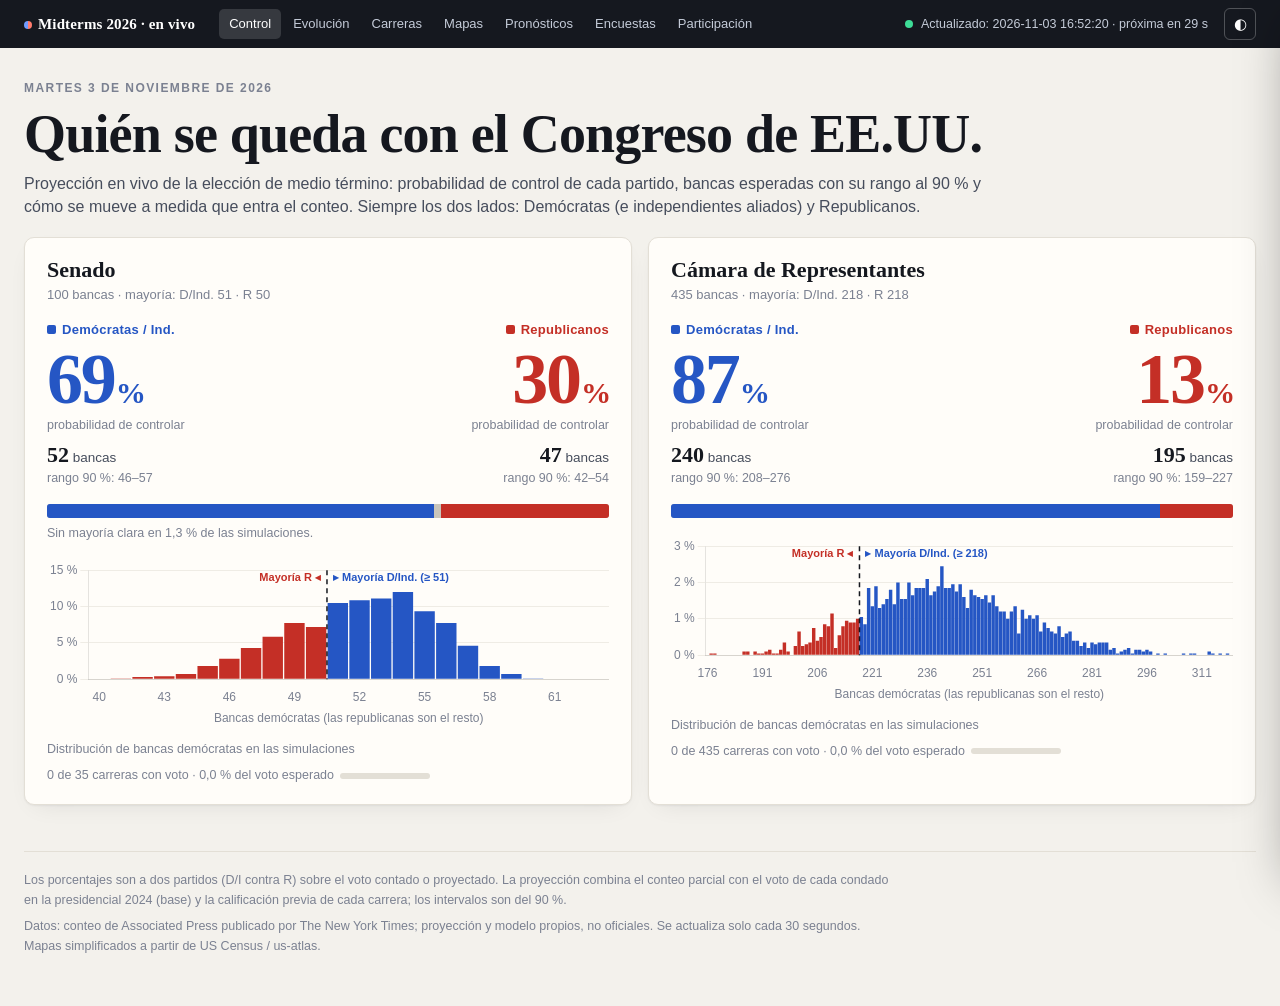
==== commit 8400d78c: "Datos previa por estado" ====
--- a/index.html
+++ b/index.html
@@ -6,7 +6,7 @@
 <title>Midterms 2026 en vivo</title>
 <meta name="description" content="Proyección en vivo de las elecciones de medio término de EE.UU. 2026: Senado, Cámara de Representantes y gobernaciones.">
 <link rel="stylesheet" href="lib/leaflet.css">
-<link rel="stylesheet" href="style.css">
+<link rel="stylesheet" href="style.css?v=1652">
 </head>
 <body>
 <header class="top">
@@ -108,6 +108,6 @@
 
 <script src="lib/leaflet.js"></script>
 <script src="lib/chart.umd.js"></script>
-<script src="app.js"></script>
+<script src="app.js?v=1652"></script>
 </body>
 </html>
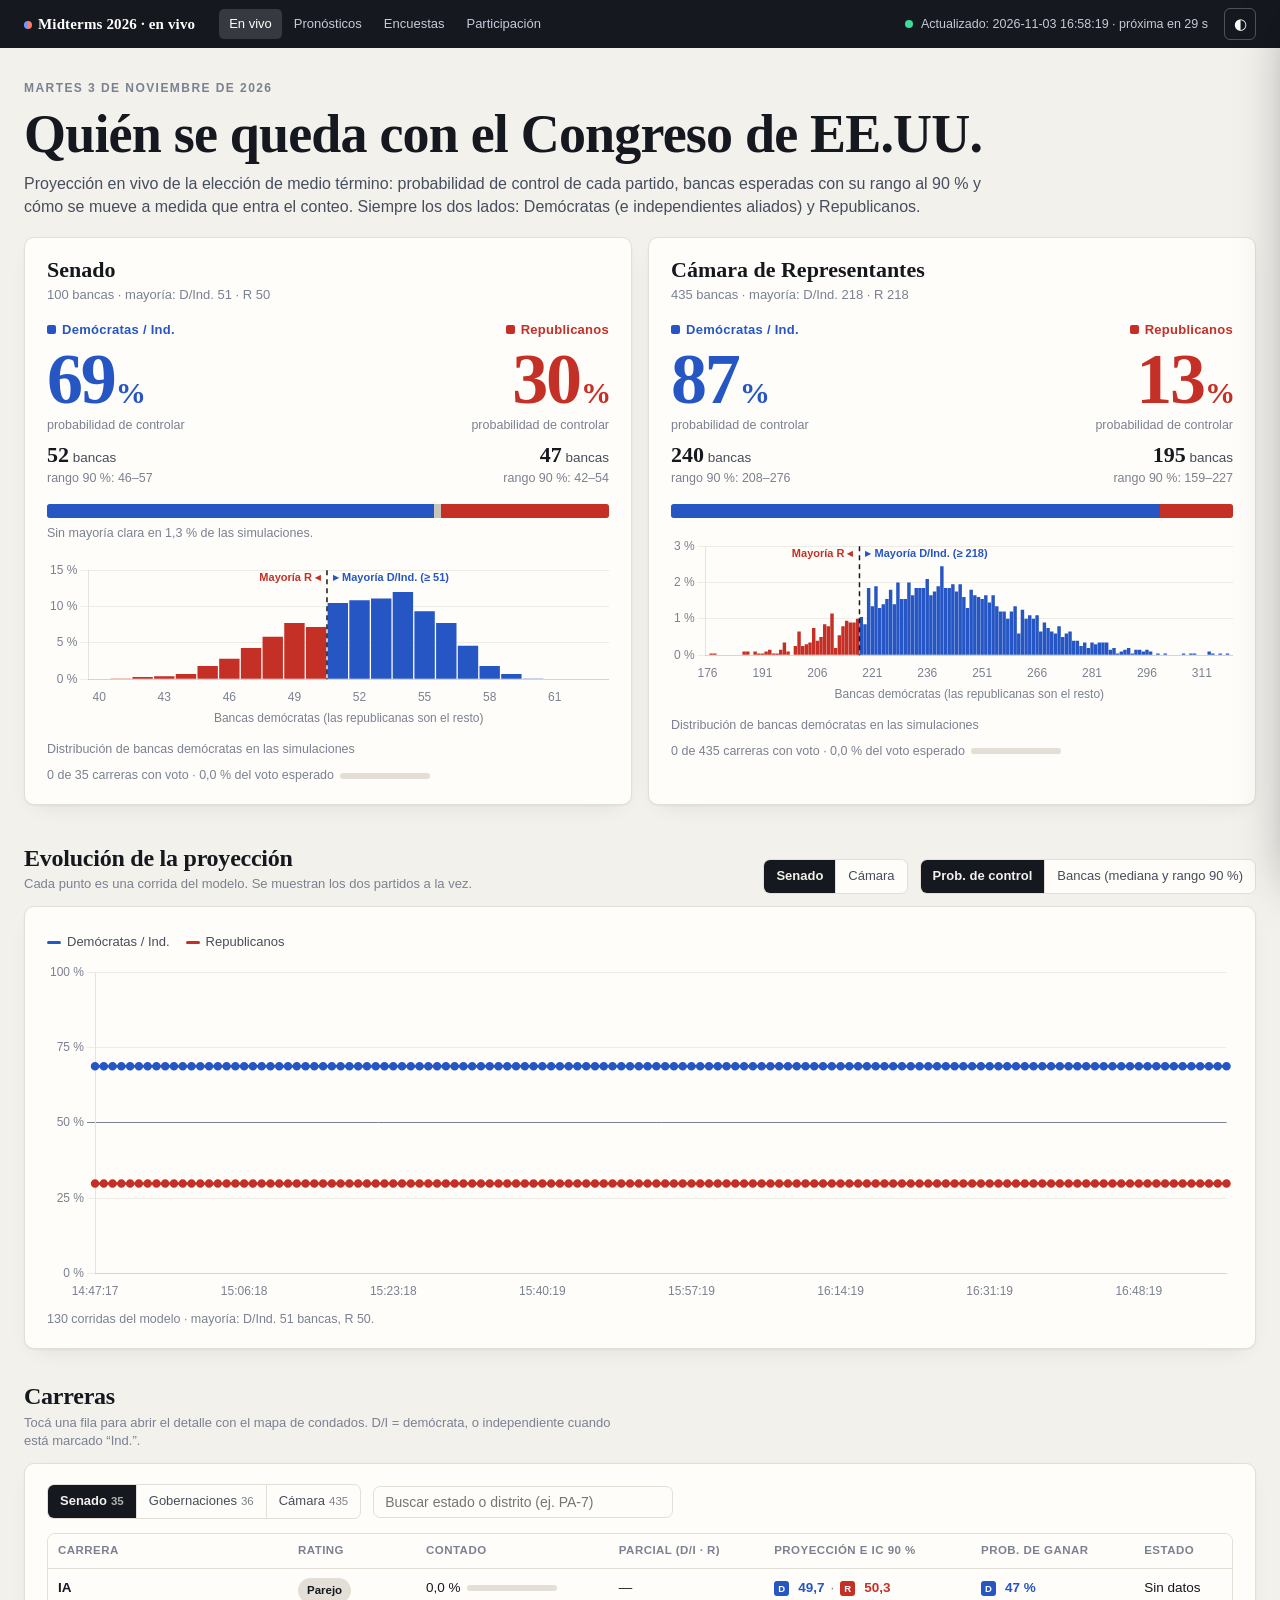
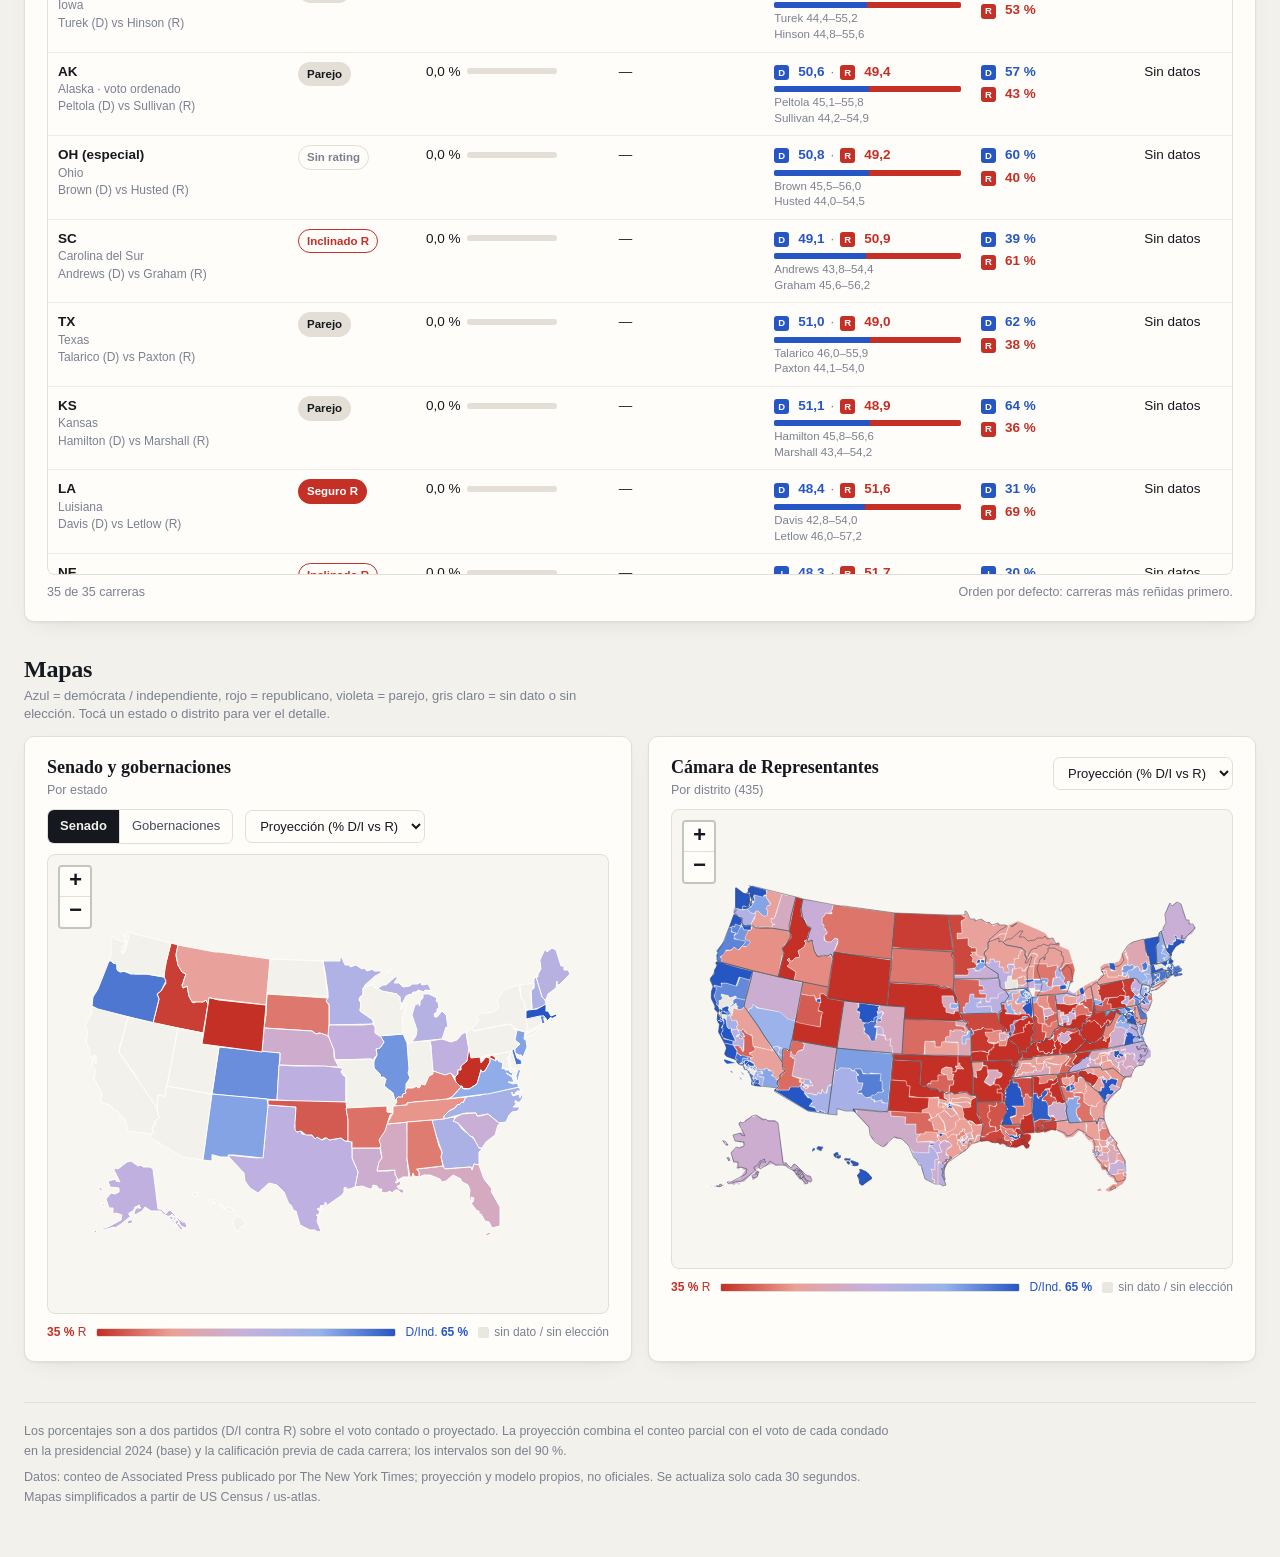
==== commit 8f88420f: "Datos barra" ====
--- a/index.html
+++ b/index.html
@@ -6,14 +6,14 @@
 <title>Midterms 2026 en vivo</title>
 <meta name="description" content="Proyección en vivo de las elecciones de medio término de EE.UU. 2026: Senado, Cámara de Representantes y gobernaciones.">
 <link rel="stylesheet" href="lib/leaflet.css">
-<link rel="stylesheet" href="style.css?v=1652">
+<link rel="stylesheet" href="style.css?v=1658">
 </head>
 <body>
 <header class="top">
   <div class="wrap">
     <div class="brand"><i></i>Midterms 2026 <span>· en vivo</span></div>
     <nav class="navl" aria-label="Secciones">
-      <a href="#resumen" data-tab="resumen">Control</a><a href="#evolucion" data-tab="evolucion">Evolución</a><a href="#carreras" data-tab="carreras">Carreras</a><a href="#mapas" data-tab="mapas">Mapas</a><a href="previa.html#pronosticos">Pronósticos</a><a href="previa.html#encuestas">Encuestas</a><a href="previa.html#participacion">Participación</a>
+      <a href="./" class="on" aria-current="page">En vivo</a><a href="previa.html#pronosticos">Pronósticos</a><a href="previa.html#encuestas">Encuestas</a><a href="previa.html#participacion">Participación</a>
     </nav>
     <div class="live" id="live"><span class="dot"></span><span class="lt" id="liveTxt">Cargando…</span></div>
     <button class="ibtn" id="themeBtn" type="button" aria-label="Cambiar entre modo claro y oscuro" title="Modo claro / oscuro">◐</button>
@@ -22,7 +22,7 @@
 
 <main class="wrap">
   <div class="errbox" id="errbox" role="alert"></div>
-  <section class="hero tab" id="resumen">
+  <section class="hero" id="resumen">
     <div class="kick">Martes 3 de noviembre de 2026</div>
     <h1>Quién se queda con el Congreso de EE.UU.</h1>
     <p class="sub">Proyección en vivo de la elección de medio término: probabilidad de control de cada partido, bancas esperadas con su rango al 90 % y cómo se mueve a medida que entra el conteo. Siempre los dos lados: Demócratas (e independientes aliados) y Republicanos.</p>
@@ -30,7 +30,7 @@
     <div class="chambers" id="chambers"></div>
   </section>
 
-  <section class="block tab" id="evolucion" hidden>
+  <section class="block" id="evolucion">
     <div class="head">
       <div><h2>Evolución de la proyección</h2><p class="hint">Cada punto es una corrida del modelo. Se muestran los dos partidos a la vez.</p></div>
       <div class="ctl">
@@ -45,7 +45,7 @@
     </div>
   </section>
 
-  <section class="block tab" id="carreras" hidden>
+  <section class="block" id="carreras">
     <div class="head">
       <div><h2>Carreras</h2><p class="hint">Tocá una fila para abrir el detalle con el mapa de condados. D/I = demócrata, o independiente cuando está marcado “Ind.”.</p></div>
     </div>
@@ -60,7 +60,7 @@
     </div>
   </section>
 
-  <section class="block tab" id="mapas" hidden>
+  <section class="block" id="mapas">
     <div class="head">
       <div><h2>Mapas</h2><p class="hint">Azul = demócrata / independiente, rojo = republicano, violeta = parejo, gris claro = sin dato o sin elección. Tocá un estado o distrito para ver el detalle.</p></div>
     </div>
@@ -108,6 +108,6 @@
 
 <script src="lib/leaflet.js"></script>
 <script src="lib/chart.umd.js"></script>
-<script src="app.js?v=1652"></script>
+<script src="app.js?v=1658"></script>
 </body>
 </html>
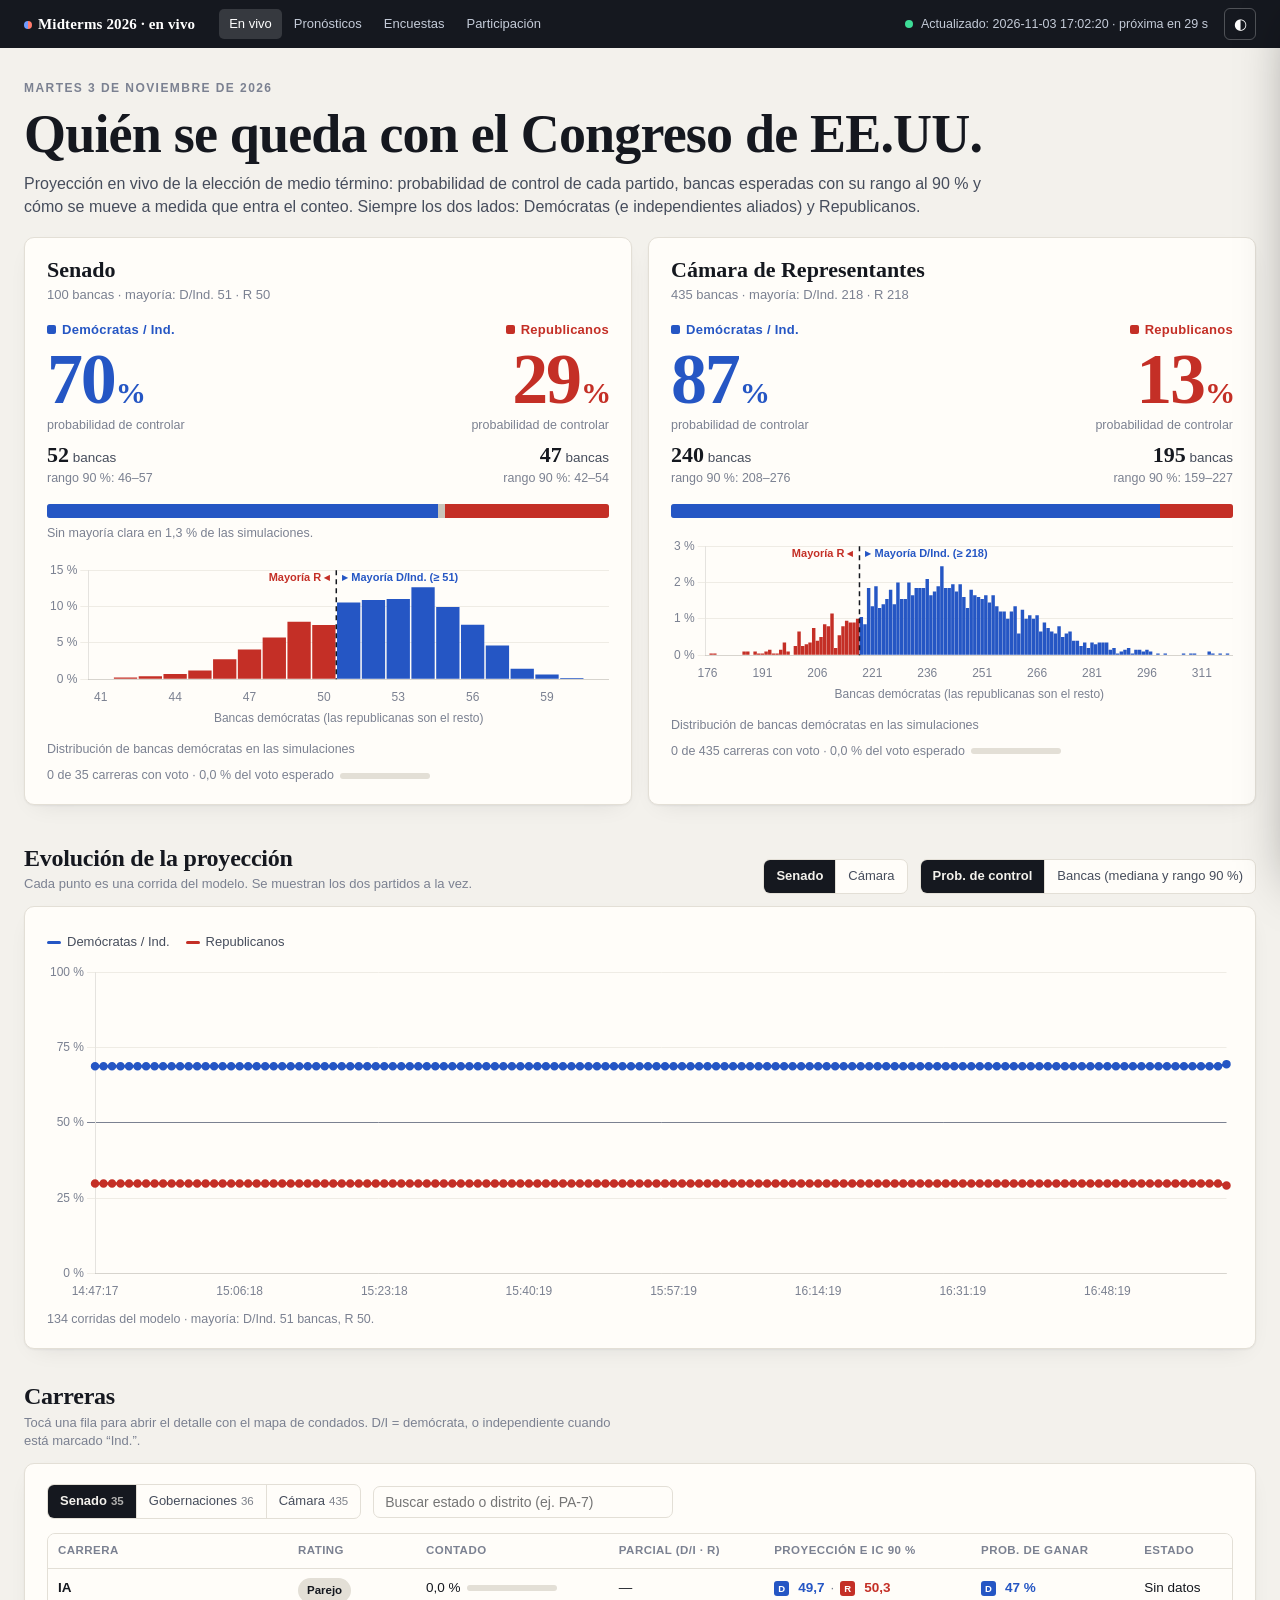
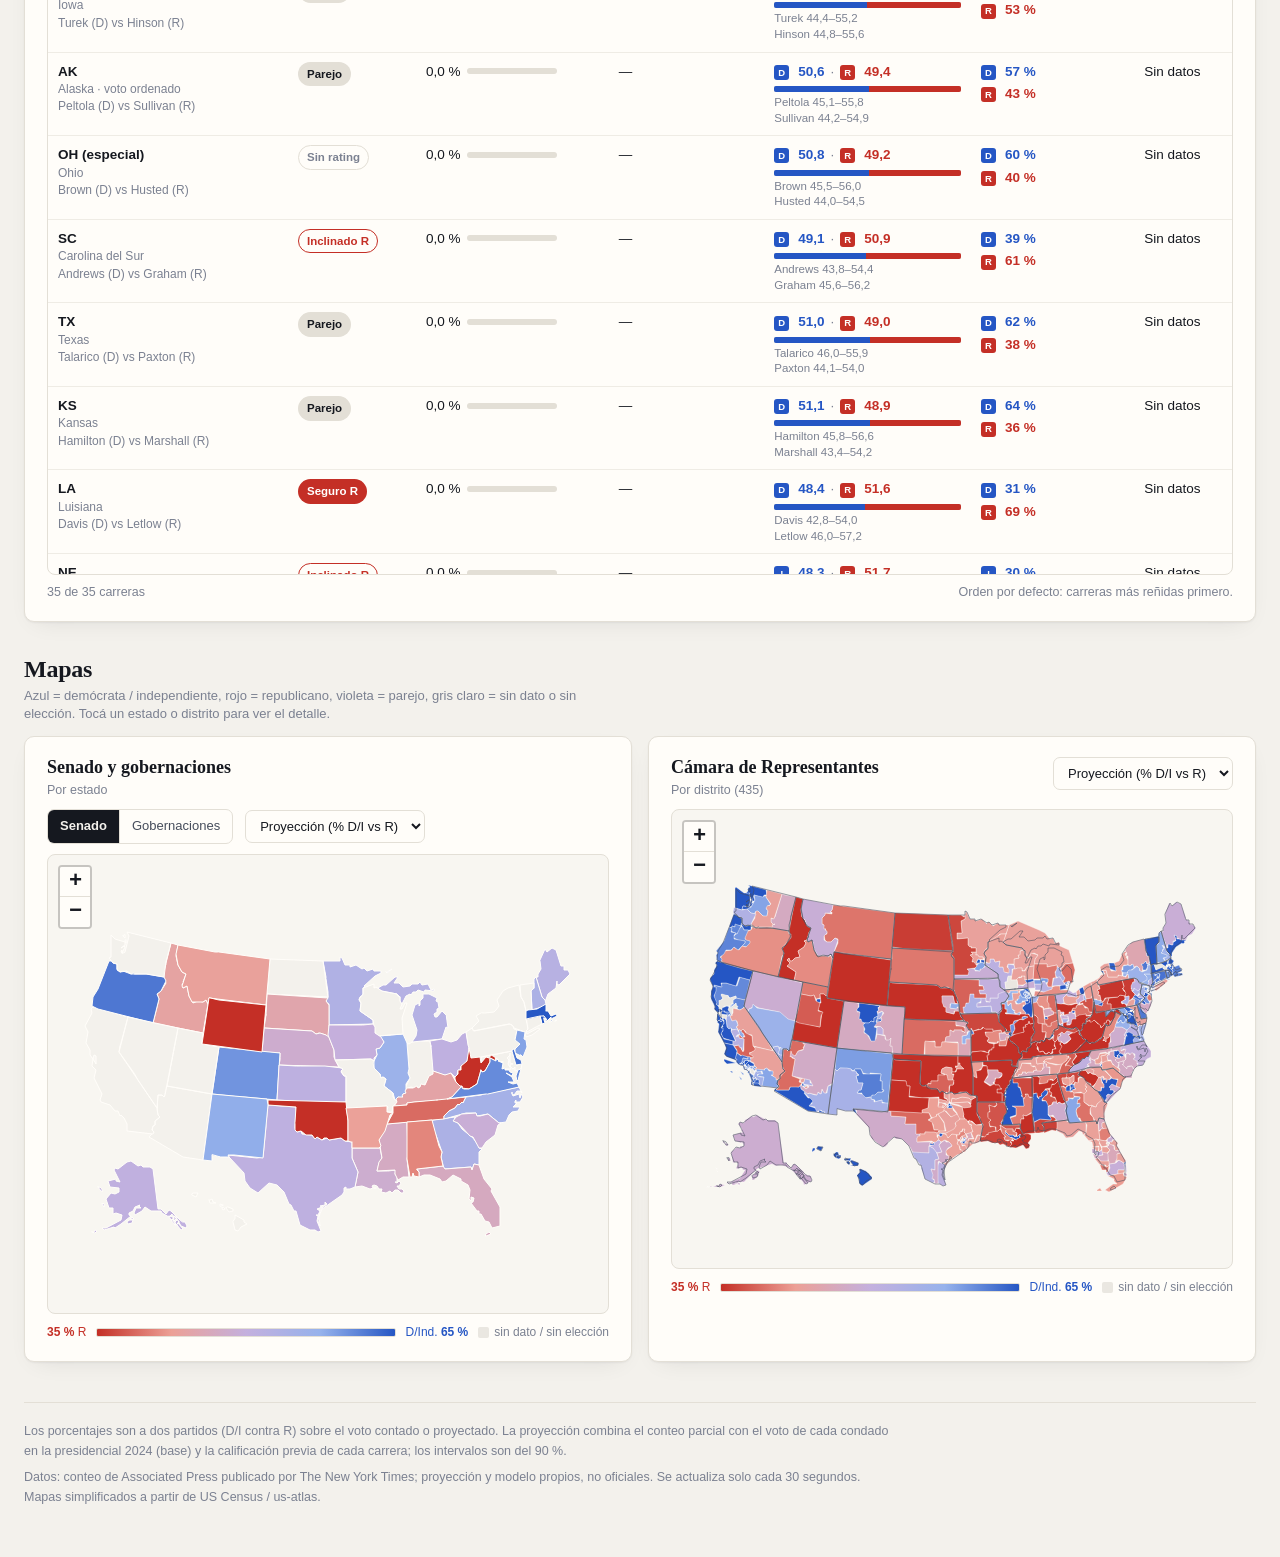
==== commit d18529e7: "Datos previa por estado" ====
--- a/index.html
+++ b/index.html
@@ -6,7 +6,7 @@
 <title>Midterms 2026 en vivo</title>
 <meta name="description" content="Proyección en vivo de las elecciones de medio término de EE.UU. 2026: Senado, Cámara de Representantes y gobernaciones.">
 <link rel="stylesheet" href="lib/leaflet.css">
-<link rel="stylesheet" href="style.css?v=1658">
+<link rel="stylesheet" href="style.css?v=1702">
 </head>
 <body>
 <header class="top">
@@ -108,6 +108,6 @@
 
 <script src="lib/leaflet.js"></script>
 <script src="lib/chart.umd.js"></script>
-<script src="app.js?v=1658"></script>
+<script src="app.js?v=1702"></script>
 </body>
 </html>
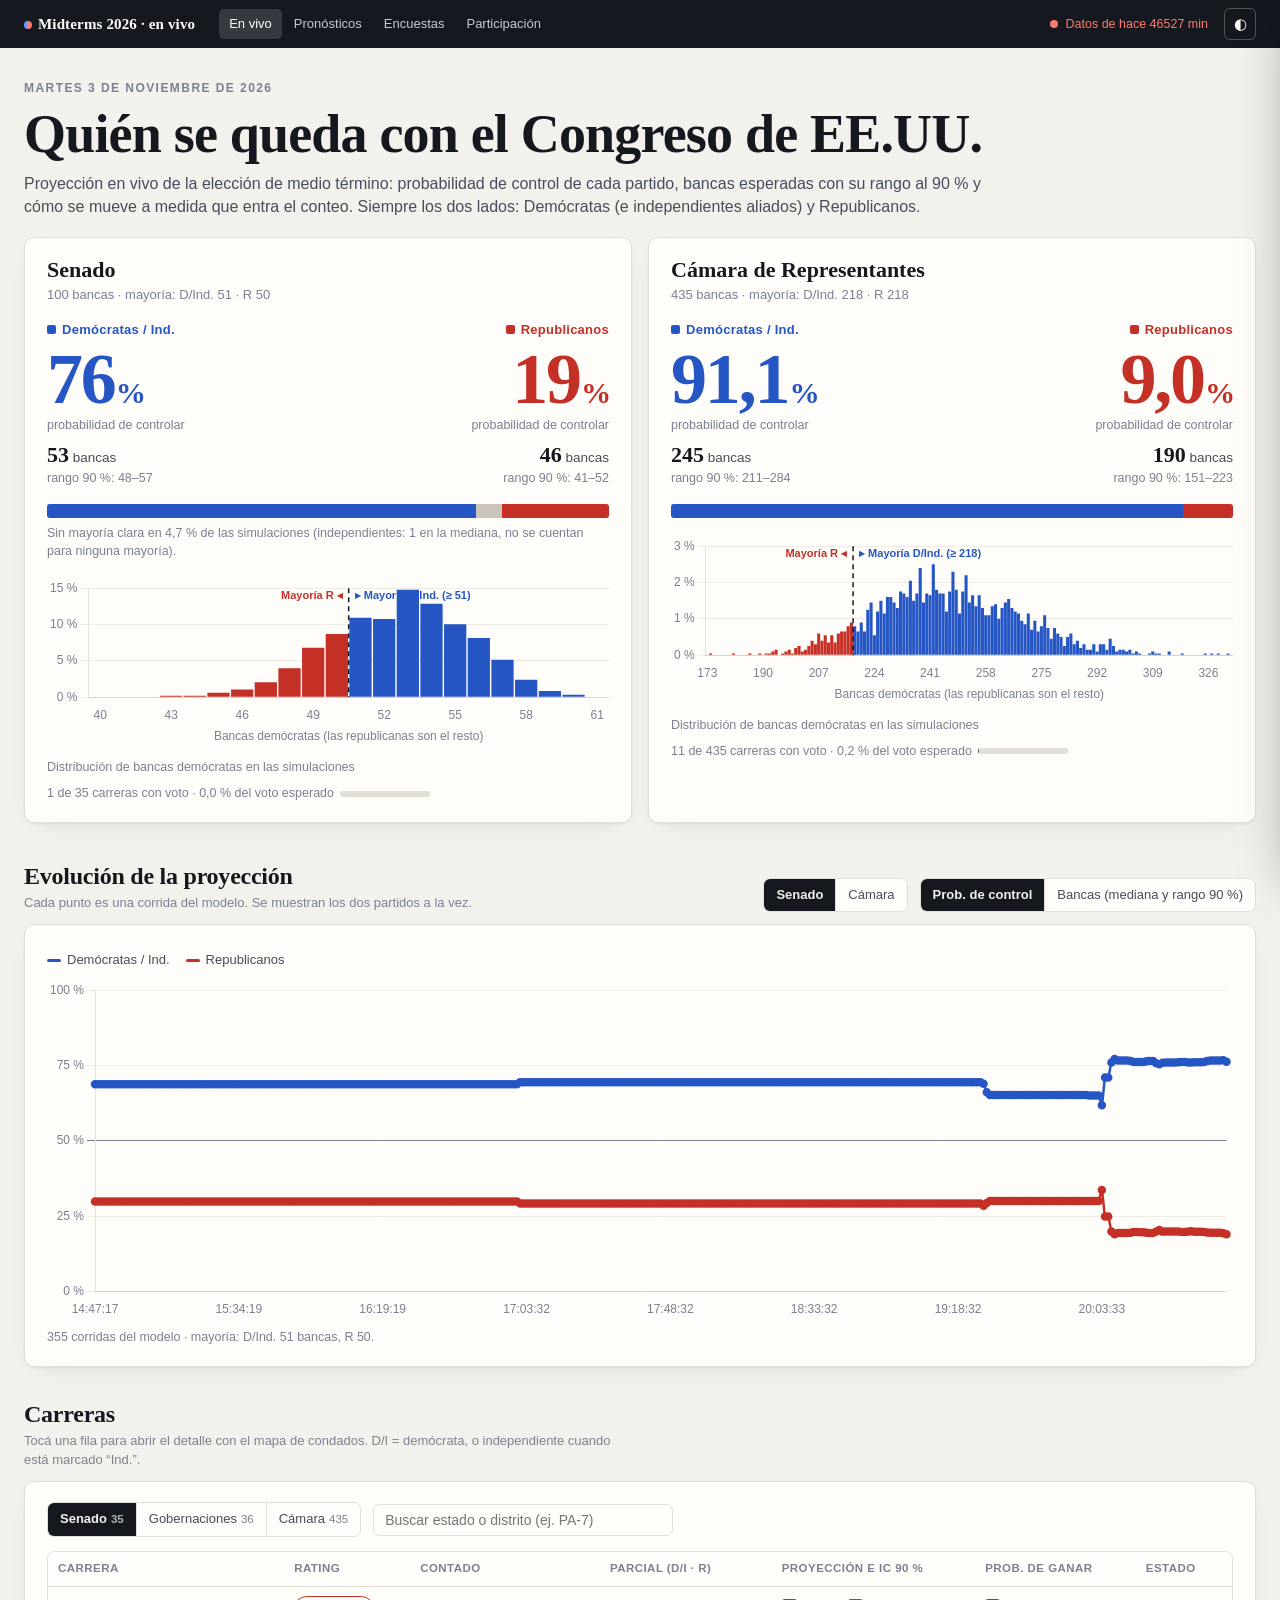
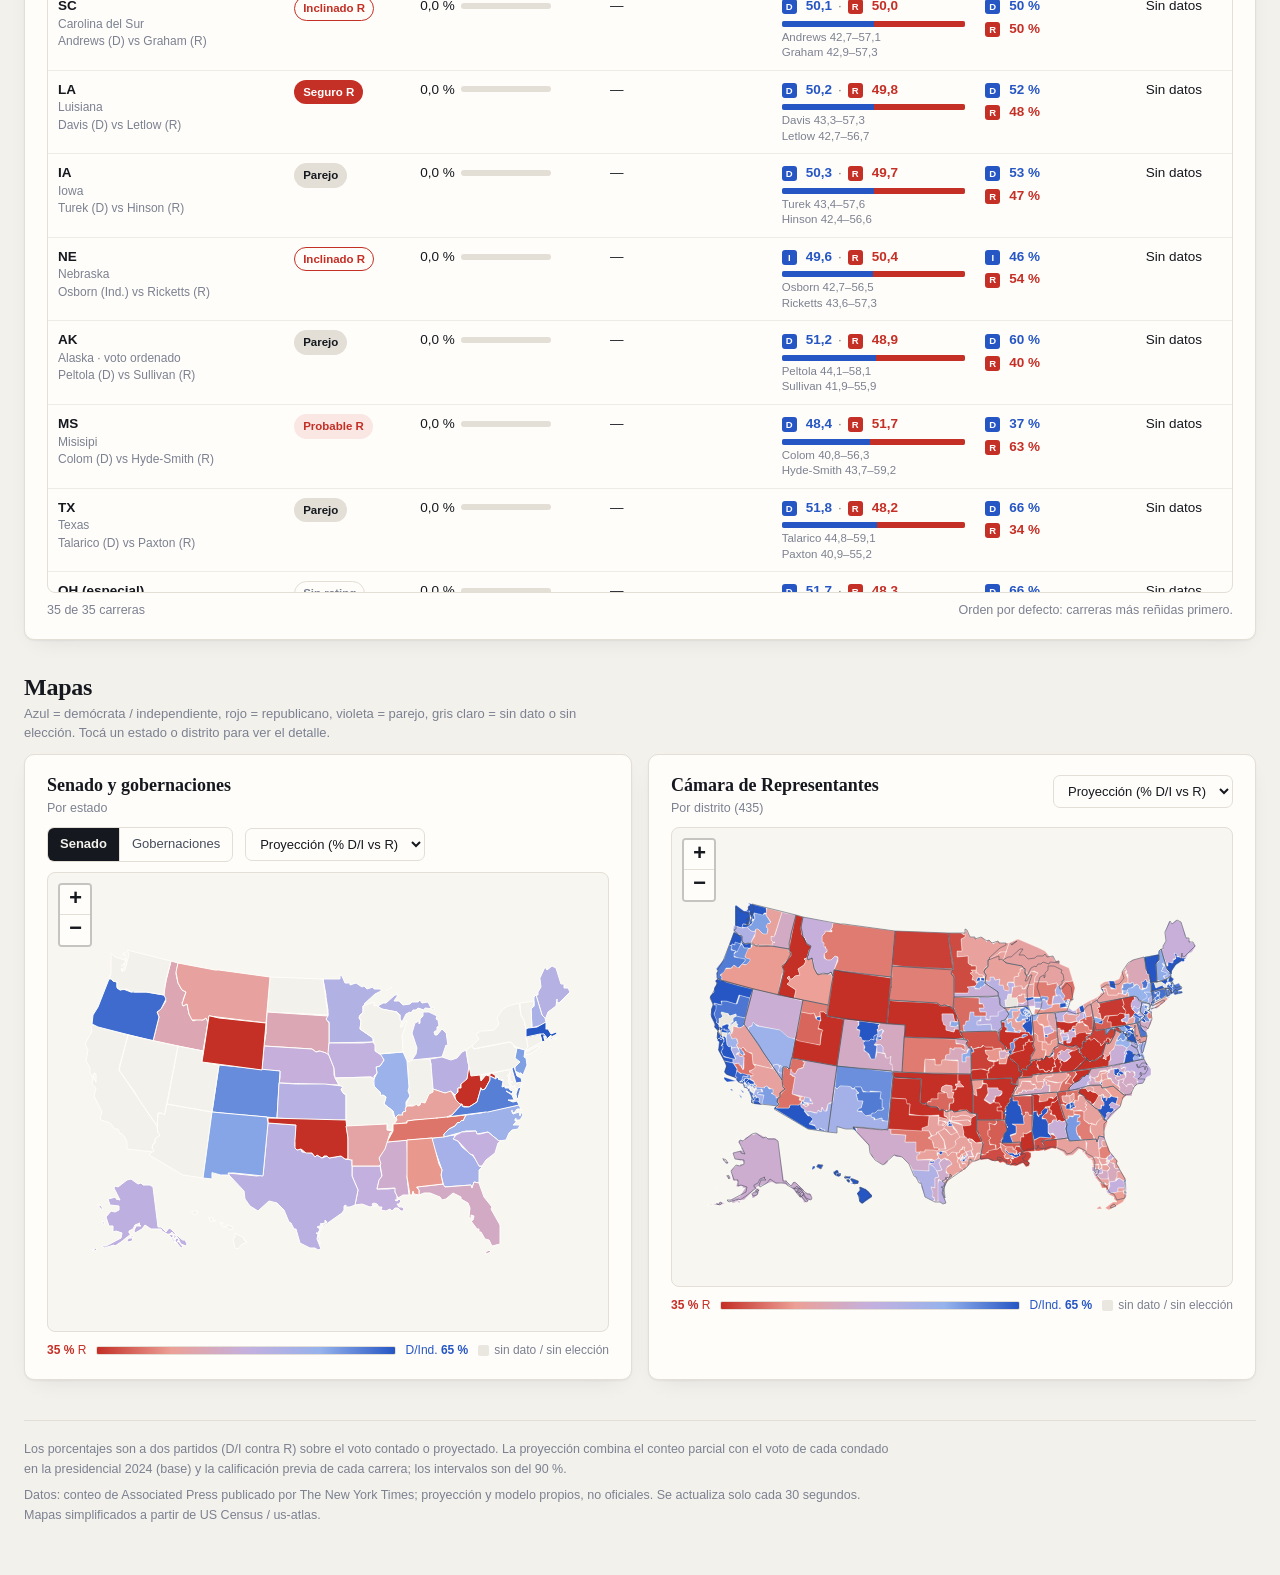
==== commit 137f9890: "Datos 20:42" ====
--- a/index.html
+++ b/index.html
@@ -6,7 +6,7 @@
 <title>Midterms 2026 en vivo</title>
 <meta name="description" content="Proyección en vivo de las elecciones de medio término de EE.UU. 2026: Senado, Cámara de Representantes y gobernaciones.">
 <link rel="stylesheet" href="lib/leaflet.css">
-<link rel="stylesheet" href="style.css?v=1702">
+<link rel="stylesheet" href="style.css?v=2041">
 </head>
 <body>
 <header class="top">
@@ -15,7 +15,7 @@
     <nav class="navl" aria-label="Secciones">
       <a href="./" class="on" aria-current="page">En vivo</a><a href="previa.html#pronosticos">Pronósticos</a><a href="previa.html#encuestas">Encuestas</a><a href="previa.html#participacion">Participación</a>
     </nav>
-    <div class="live" id="live"><span class="dot"></span><span class="lt" id="liveTxt">Cargando…</span></div>
+    <div class="live" id="live"><span class="dot"></span><span class="lt" id="liveTxt">Cargando…</span><span class="ltc" id="liveMin"></span></div>
     <button class="ibtn" id="themeBtn" type="button" aria-label="Cambiar entre modo claro y oscuro" title="Modo claro / oscuro">◐</button>
   </div>
 </header>
@@ -108,6 +108,6 @@
 
 <script src="lib/leaflet.js"></script>
 <script src="lib/chart.umd.js"></script>
-<script src="app.js?v=1702"></script>
+<script src="app.js?v=2041"></script>
 </body>
 </html>
--- a/style.css
+++ b/style.css
@@ -45,11 +45,14 @@
 .live{display:flex;align-items:center;gap:8px;font-size:12.5px;color:#c4cbd8;white-space:nowrap}
 .dot{width:8px;height:8px;border-radius:50%;background:#3ddc97;flex:none;box-shadow:0 0 0 0 rgba(61,220,151,.6);animation:pulse 2s infinite}
 .live.err .dot{background:#ff7b6d;animation:none}
+.live.warn .dot{background:#e8b13a;animation:none}
+.live.warn .lt,.live.warn .ltc{color:#e8b13a}.live.err .lt,.live.err .ltc{color:#ff7b6d}
+.ltc{display:none;font-weight:600}
 @keyframes pulse{70%{box-shadow:0 0 0 7px rgba(61,220,151,0)}100%{box-shadow:0 0 0 0 rgba(61,220,151,0)}}
 @media(prefers-reduced-motion:reduce){.dot{animation:none}html{scroll-behavior:auto}}
 .ibtn{background:transparent;border:1px solid rgba(255,255,255,.25);color:#fff;border-radius:6px;width:32px;height:32px;cursor:pointer;display:grid;place-items:center;flex:none}
 .ibtn:hover{background:rgba(255,255,255,.12)}
-@media(max-width:700px){.live .lt{display:none}.navl a{padding:6px 7px;font-size:12.5px}.brand span{display:none}.top .wrap{gap:8px}}
+@media(max-width:700px){.live .lt{display:none}.live.warn .ltc,.live.err .ltc{display:inline;margin-left:6px;font-size:12px}.navl a{padding:6px 7px;font-size:12.5px}.brand span{display:none}.top .wrap{gap:8px}}
 
 /* héroe */
 .hero{padding:34px 0 6px}
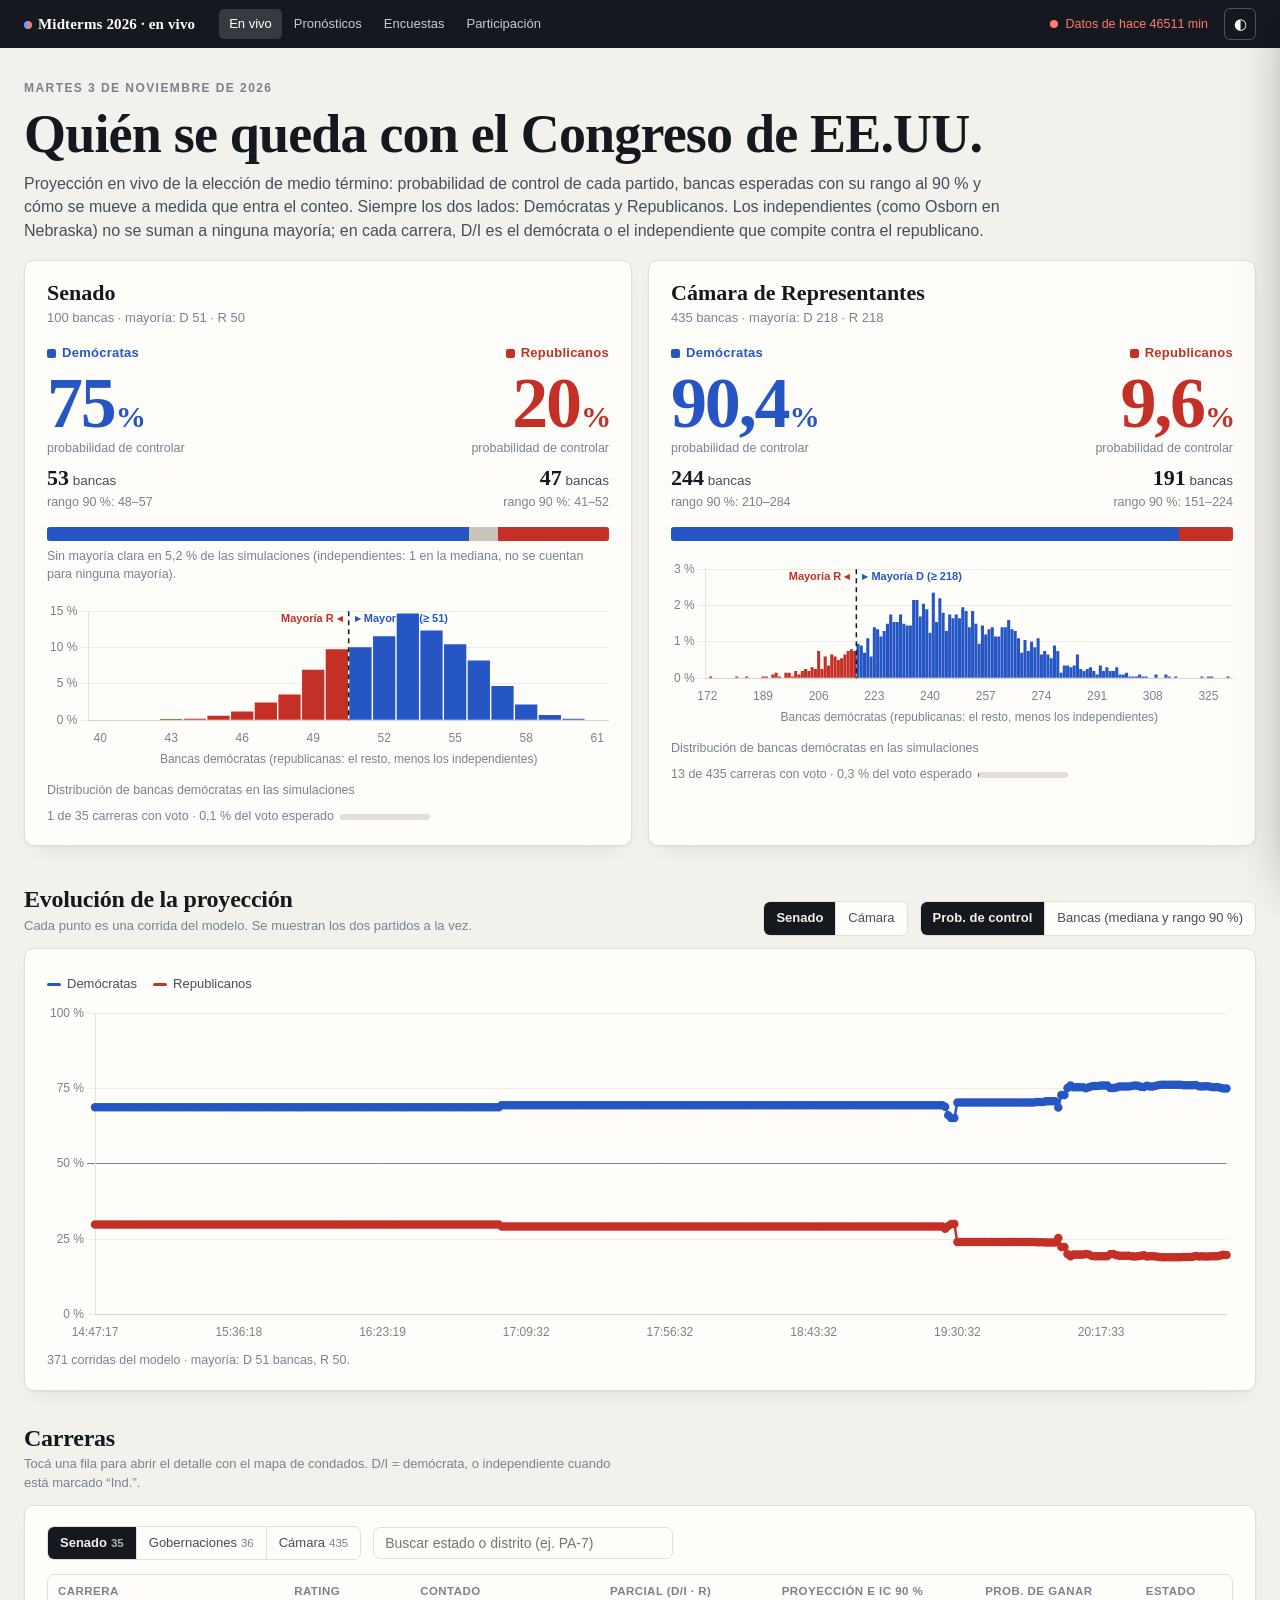
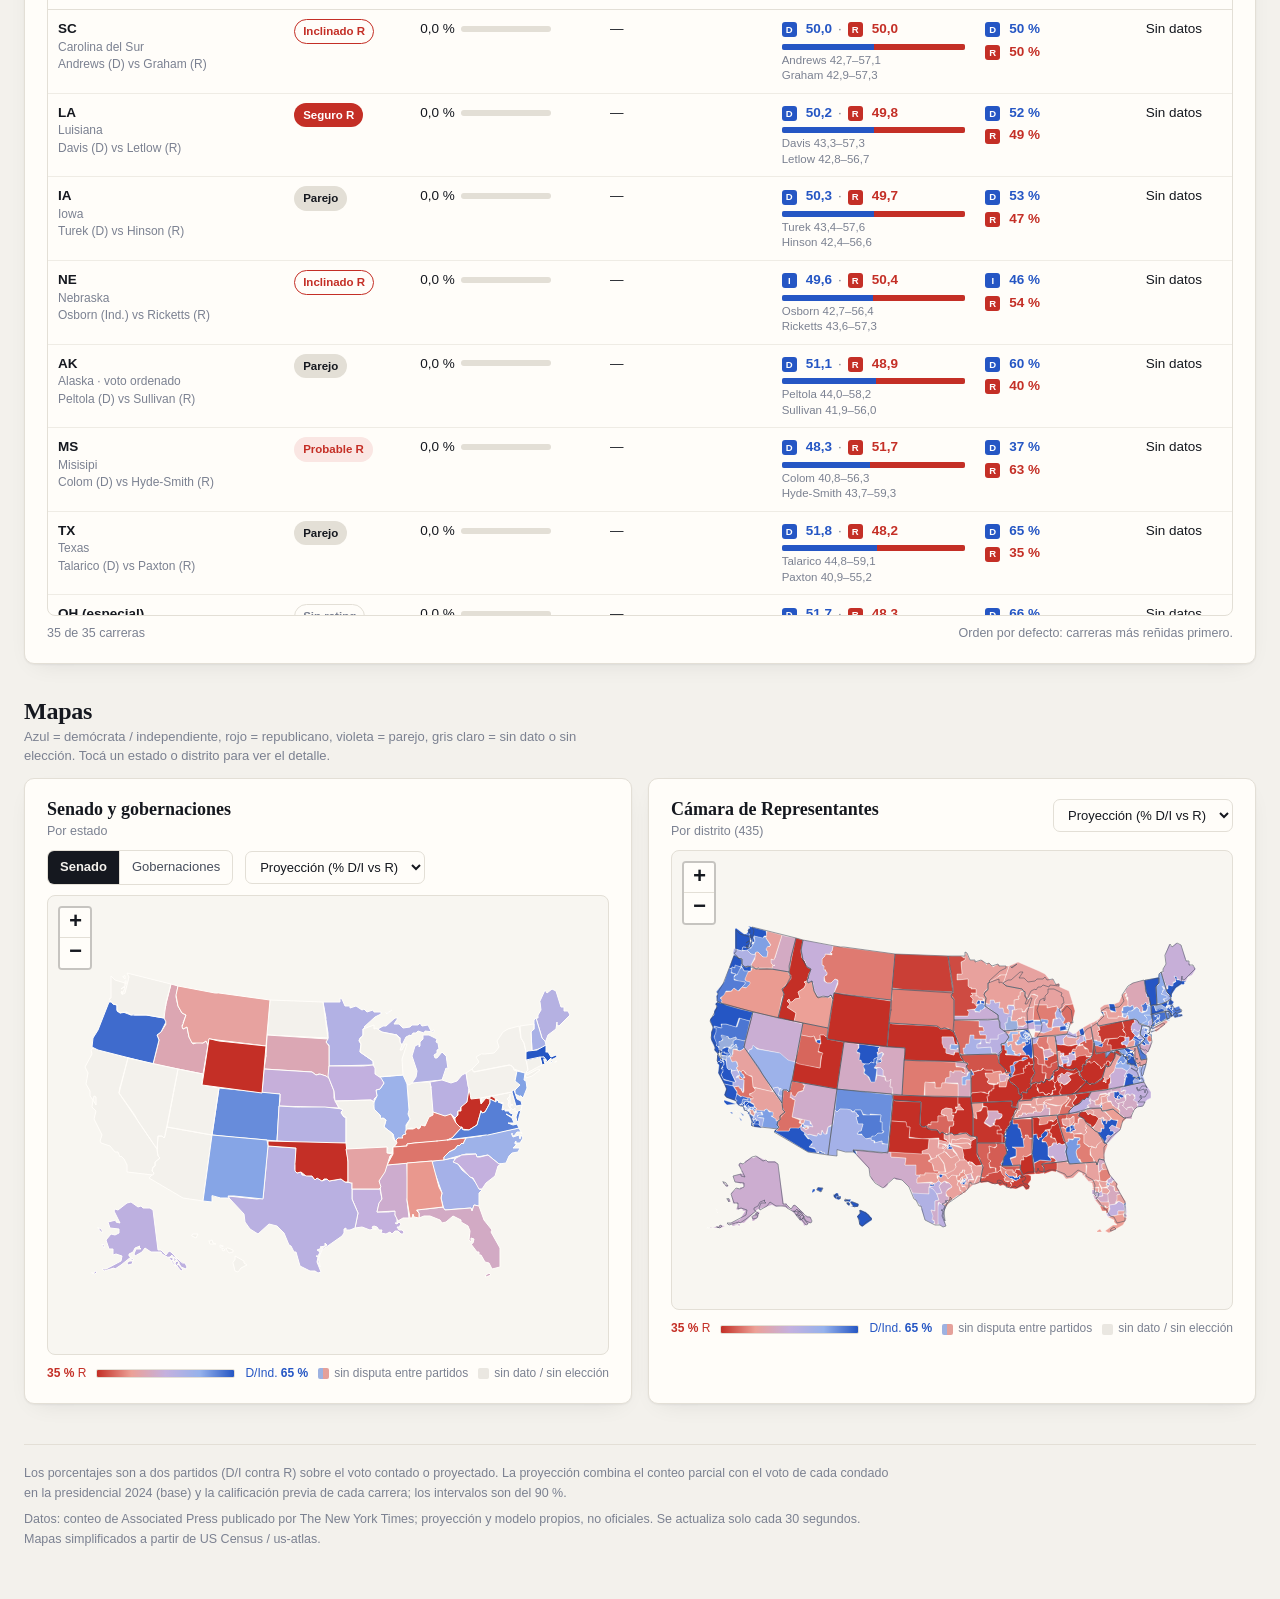
==== commit 16fc1af8: "Datos 20:58" ====
--- a/index.html
+++ b/index.html
@@ -25,7 +25,7 @@
   <section class="hero" id="resumen">
     <div class="kick">Martes 3 de noviembre de 2026</div>
     <h1>Quién se queda con el Congreso de EE.UU.</h1>
-    <p class="sub">Proyección en vivo de la elección de medio término: probabilidad de control de cada partido, bancas esperadas con su rango al 90 % y cómo se mueve a medida que entra el conteo. Siempre los dos lados: Demócratas (e independientes aliados) y Republicanos.</p>
+    <p class="sub">Proyección en vivo de la elección de medio término: probabilidad de control de cada partido, bancas esperadas con su rango al 90 % y cómo se mueve a medida que entra el conteo. Siempre los dos lados: Demócratas y Republicanos. Los independientes (como Osborn en Nebraska) no se suman a ninguna mayoría; en cada carrera, D/I es el demócrata o el independiente que compite contra el republicano.</p>
     <div class="srcnote" id="srcnote"></div>
     <div class="chambers" id="chambers"></div>
   </section>
@@ -39,7 +39,7 @@
       </div>
     </div>
     <div class="card">
-      <div class="leg"><span><i style="background:var(--d)"></i>Demócratas / Ind.</span><span><i style="background:var(--r)"></i>Republicanos</span></div>
+      <div class="leg"><span><i style="background:var(--d)"></i>Demócratas</span><span><i style="background:var(--r)"></i>Republicanos</span></div>
       <div class="evo"><canvas id="evoCanvas" role="img" aria-label="Evolución de la probabilidad de control y de las bancas"></canvas></div>
       <p class="note" id="evoNote"></p>
     </div>
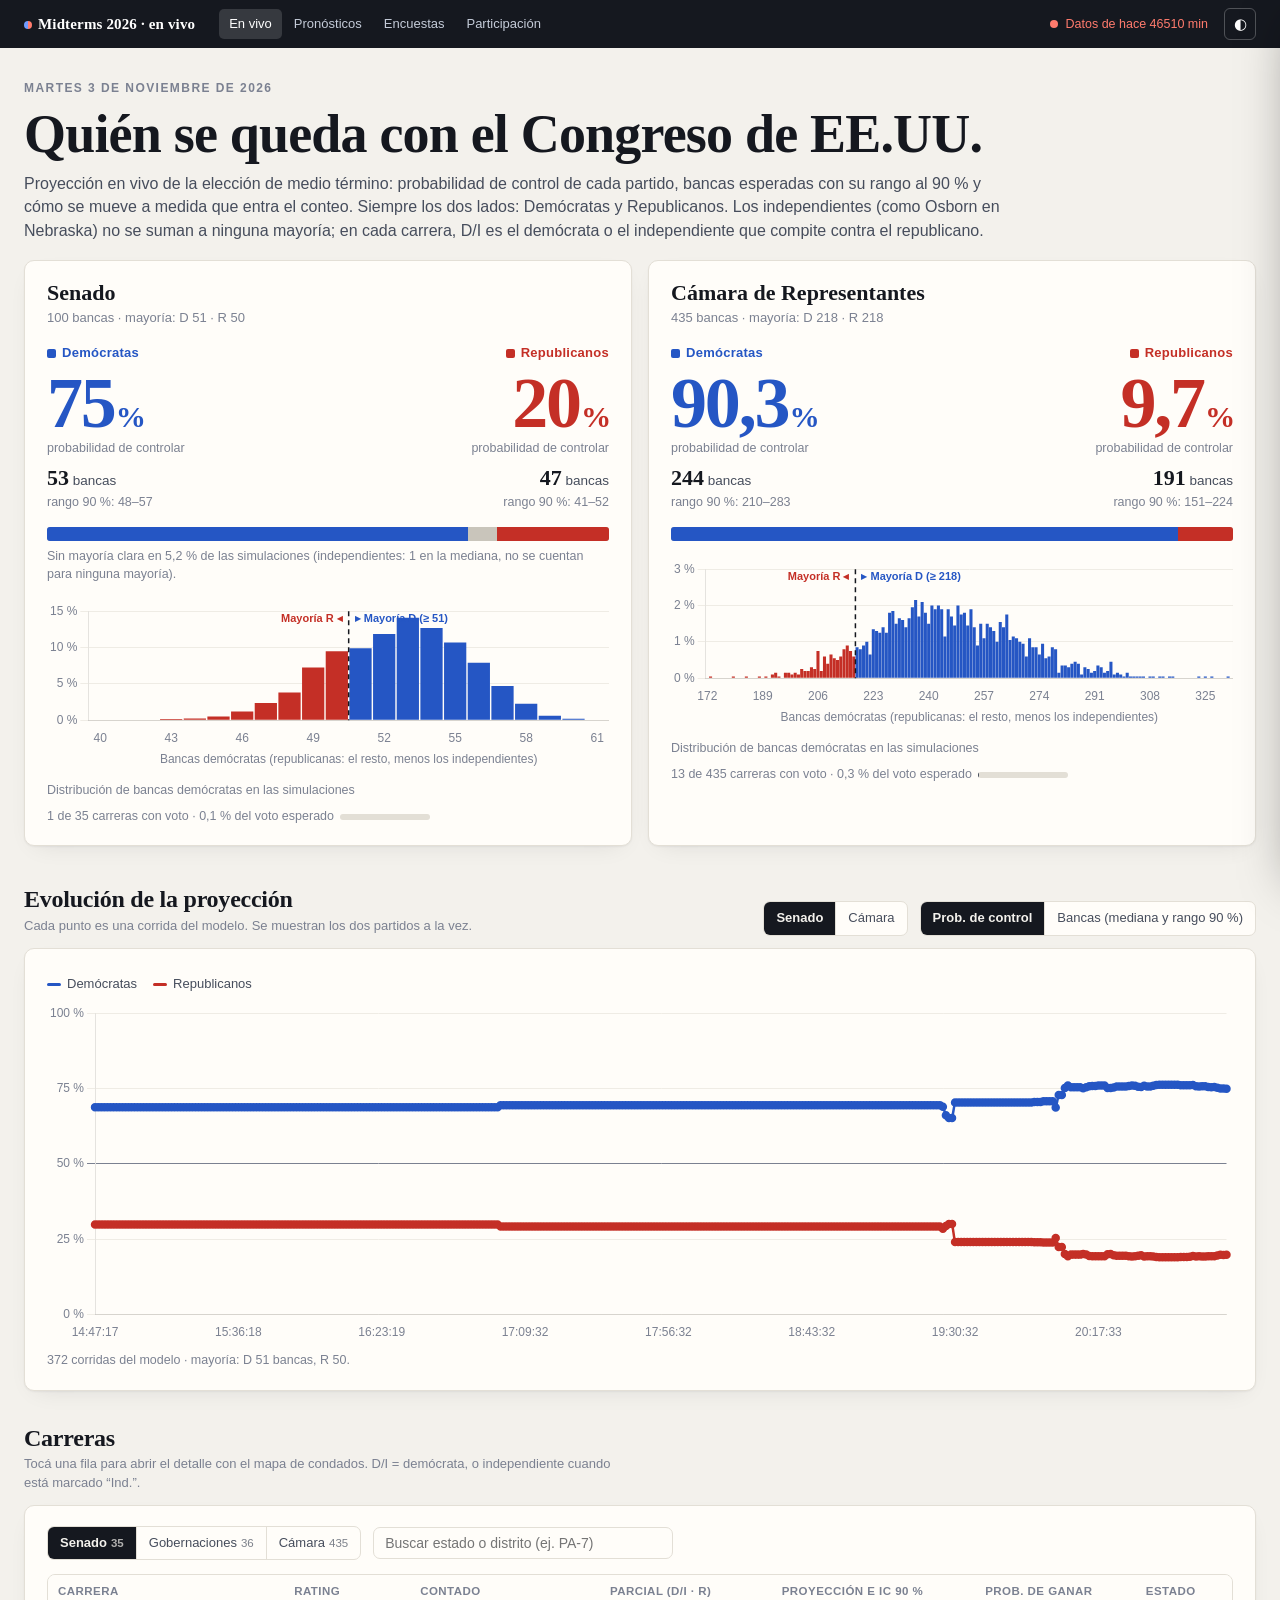
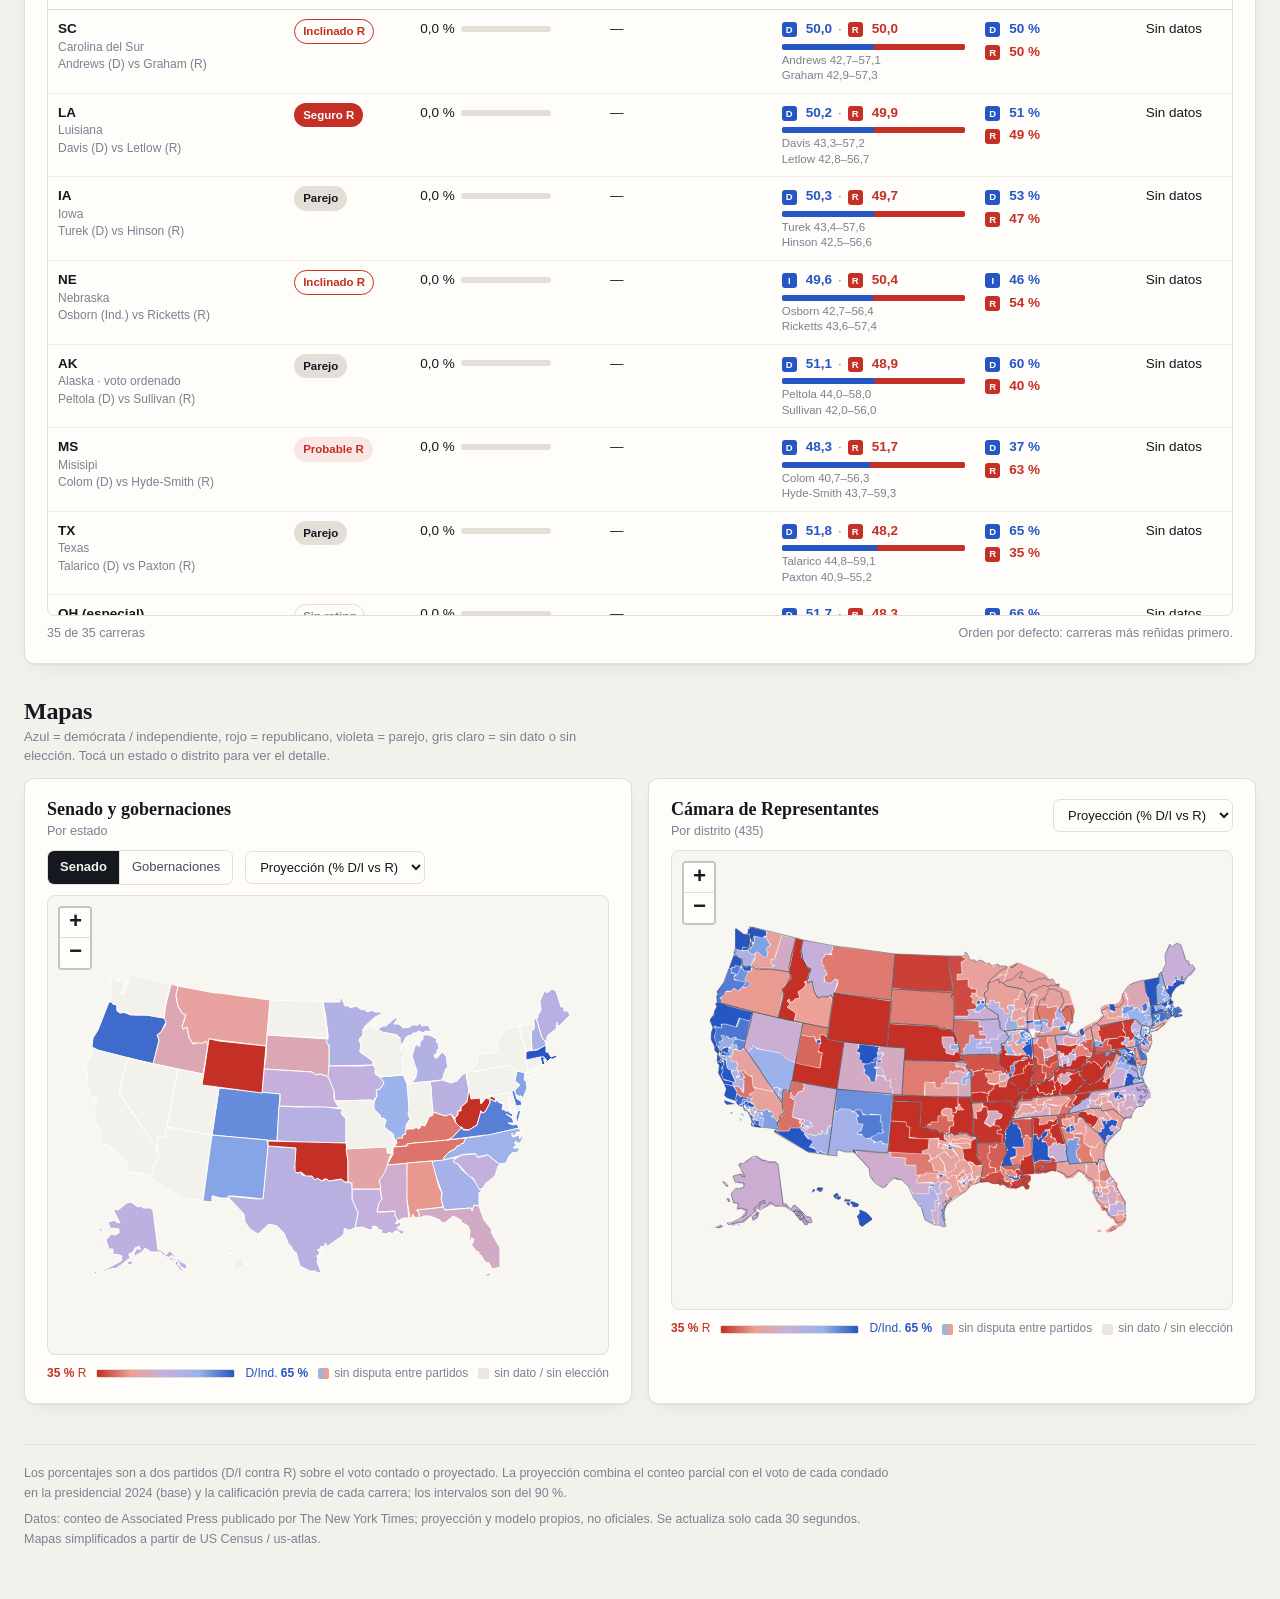
==== commit 9cd0810c: "Datos 20:59" ====
--- a/index.html
+++ b/index.html
@@ -6,7 +6,7 @@
 <title>Midterms 2026 en vivo</title>
 <meta name="description" content="Proyección en vivo de las elecciones de medio término de EE.UU. 2026: Senado, Cámara de Representantes y gobernaciones.">
 <link rel="stylesheet" href="lib/leaflet.css">
-<link rel="stylesheet" href="style.css?v=2041">
+<link rel="stylesheet" href="style.css?v=2059">
 </head>
 <body>
 <header class="top">
@@ -108,6 +108,6 @@
 
 <script src="lib/leaflet.js"></script>
 <script src="lib/chart.umd.js"></script>
-<script src="app.js?v=2041"></script>
+<script src="app.js?v=2059"></script>
 </body>
 </html>
